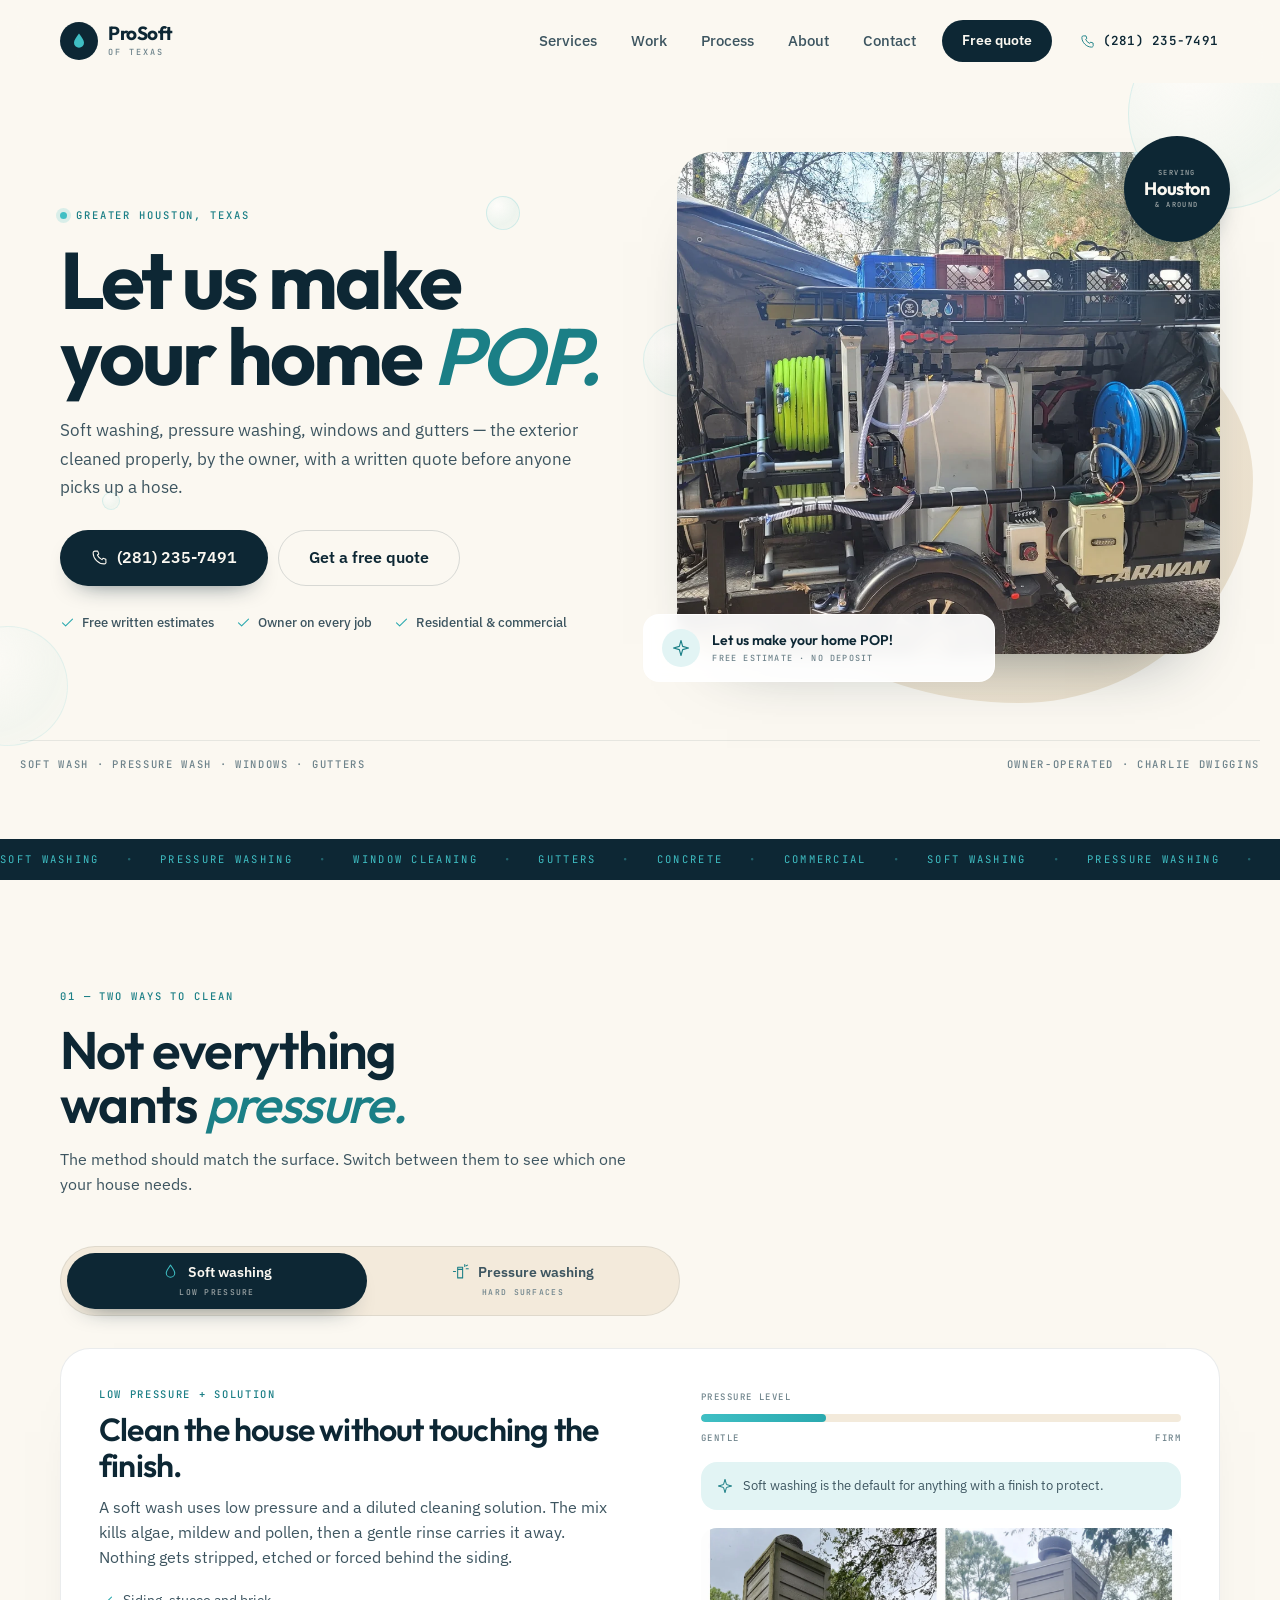
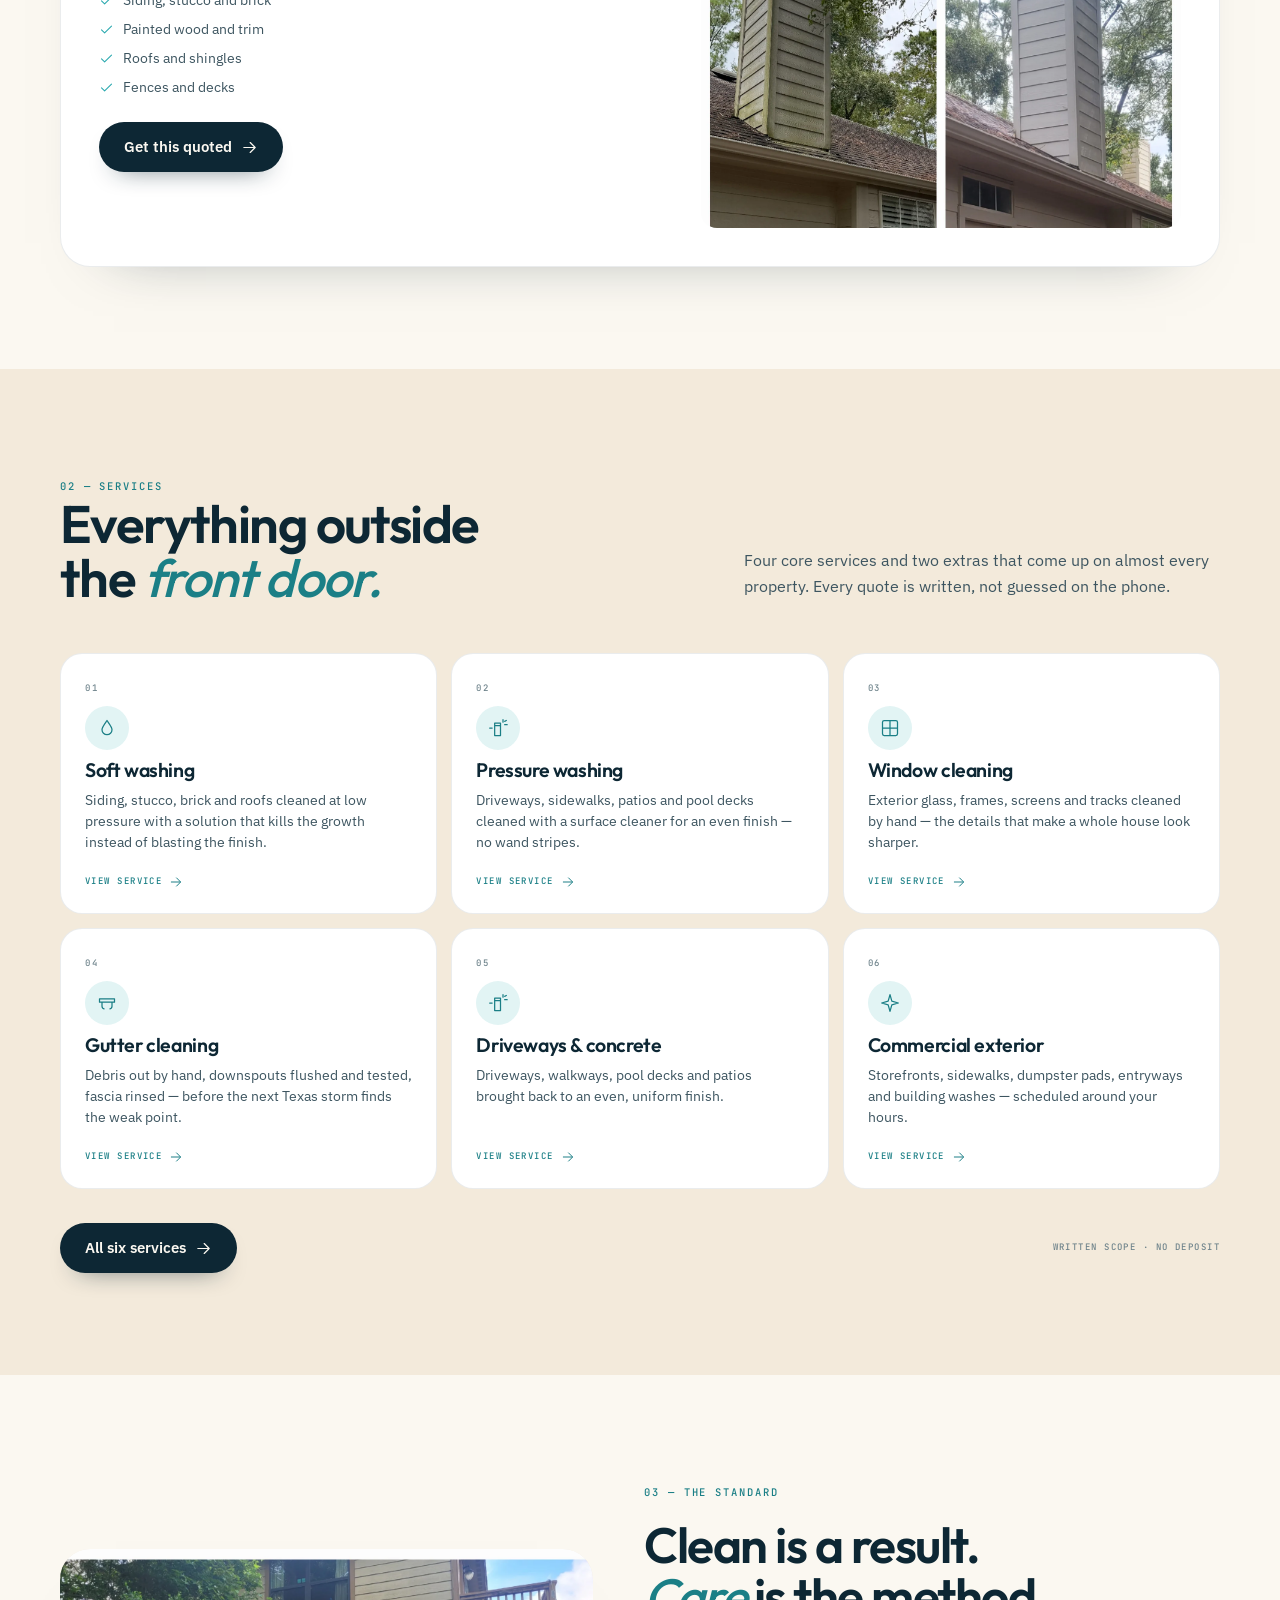
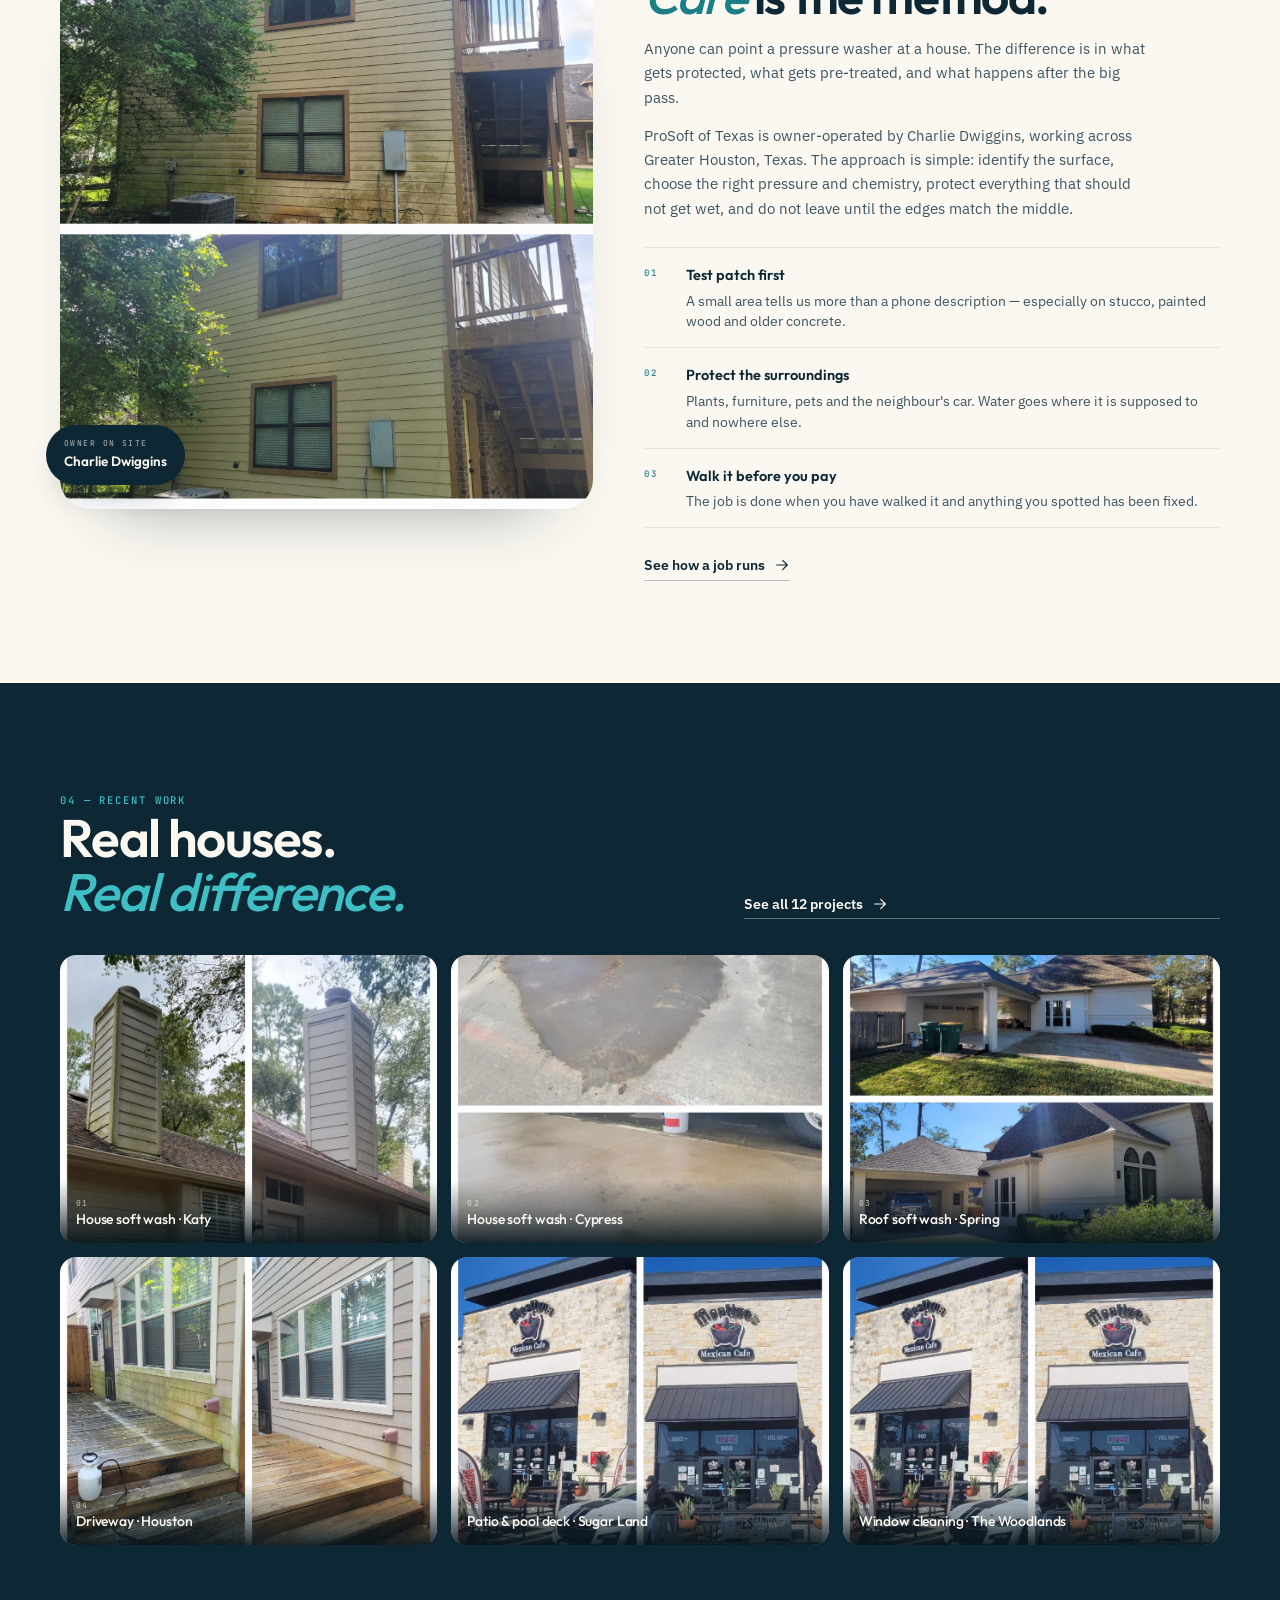
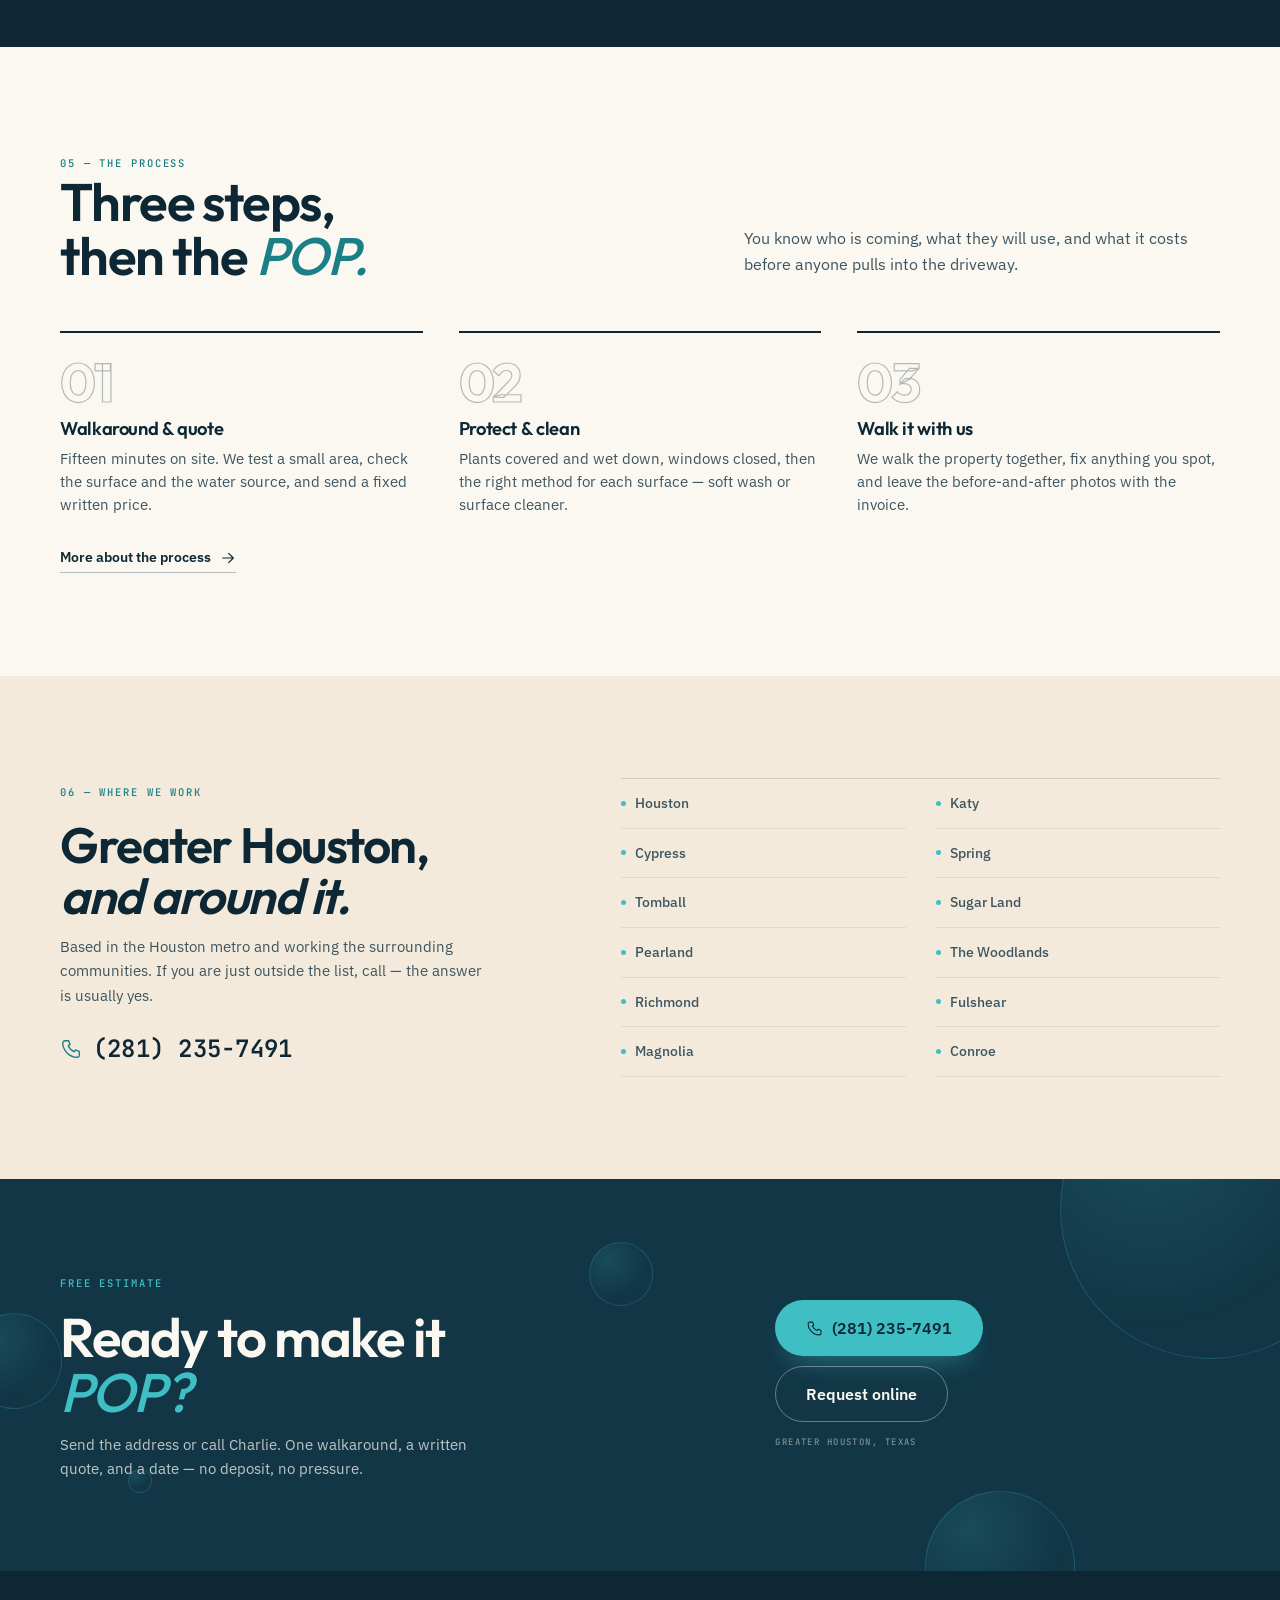
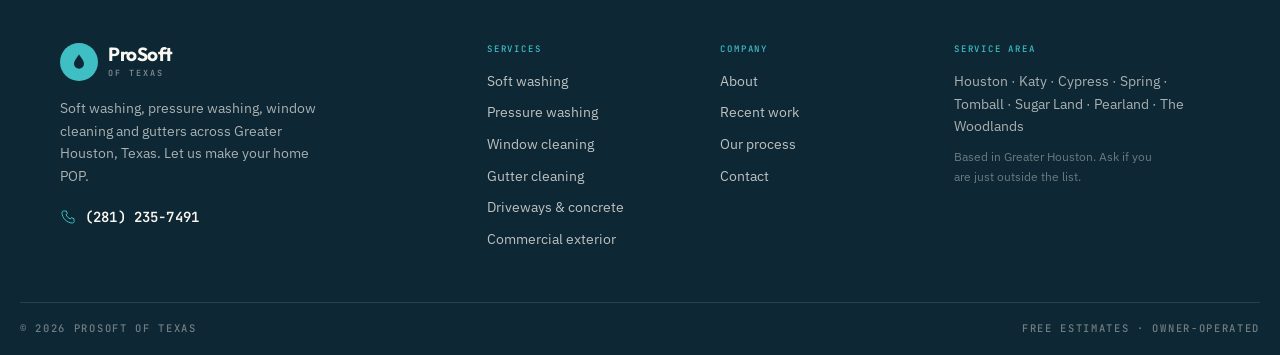
==== index.html @ 17019a8a "Initial ProSoft site build" ====
<!DOCTYPE html>
<html lang="en">
<head>
<meta charset="UTF-8">
<script>document.documentElement.classList.add('js');</script>

<meta name="viewport" content="width=device-width, initial-scale=1.0">
<title>ProSoft of Texas | Soft & Pressure Washing in Houston</title>
<meta name="description" content="Soft washing, pressure washing, window cleaning and gutters across Greater Houston. Owner-operated, free written estimates. Let us make your home POP.">
<link rel="canonical" href="https://ari-builds.github.io/prosoft-of-texas-site/">
<meta property="og:type" content="website">
<meta property="og:title" content="ProSoft of Texas | Soft &amp; Pressure Washing in Houston">
<meta property="og:description" content="Soft washing, pressure washing, window cleaning and gutters across Greater Houston. Owner-operated, free written estimates. Let us make your home POP.">
<meta property="og:url" content="https://ari-builds.github.io/prosoft-of-texas-site/">
<meta property="og:image" content="https://ari-builds.github.io/prosoft-of-texas-site/assets/opt/hero.webp">
<meta name="theme-color" content="#0D2734">
<link rel="icon" href="assets/opt/work-01.webp" type="image/webp">
<link rel="preconnect" href="https://fonts.googleapis.com">
<link rel="preconnect" href="https://fonts.gstatic.com" crossorigin>
<link href="https://fonts.googleapis.com/css2?family=Outfit:wght@400;500;600;700;800&family=IBM+Plex+Sans:wght@300;400;500;600&family=JetBrains+Mono:wght@400;500;600&display=swap" rel="stylesheet">
<link rel="stylesheet" href="styles.css">
<script type="application/ld+json">{"@context":"https://schema.org","@graph":[{"@type":"HomeAndConstructionBusiness","@id":"https://ari-builds.github.io/prosoft-of-texas-site/#business","name":"ProSoft of Texas","description":"Soft washing, pressure washing, window cleaning, gutter cleaning, concrete and commercial exterior cleaning across Greater Houston, Texas.","url":"https://ari-builds.github.io/prosoft-of-texas-site/","image":"https://ari-builds.github.io/prosoft-of-texas-site/assets/opt/hero.webp","telephone":"+1-281-235-7491","areaServed":["Houston","Katy","Cypress","Spring","Tomball","Sugar Land","Pearland","The Woodlands"],"priceRange":"$$","founder":{"@type":"Person","name":"Charlie Dwiggins"},"slogan":"Let Us Make Your Home POP!"},{"@type":"WebSite","@id":"https://ari-builds.github.io/prosoft-of-texas-site/#website","url":"https://ari-builds.github.io/prosoft-of-texas-site/","name":"ProSoft of Texas","publisher":{"@id":"https://ari-builds.github.io/prosoft-of-texas-site/#business"}}]}</script>
</head>
<body>
<svg width="0" height="0" style="position:absolute" aria-hidden="true" focusable="false"><defs>
<symbol id="i-arrow" viewBox="0 0 24 24"><path d="M4 12h15M13 5l7 7-7 7" fill="none" stroke="currentColor" stroke-width="1.7" stroke-linecap="round" stroke-linejoin="round"/></symbol>
<symbol id="i-check" viewBox="0 0 24 24"><path d="M4 12.5l5 5L20 6.5" fill="none" stroke="currentColor" stroke-width="1.7" stroke-linecap="round" stroke-linejoin="round"/></symbol>
<symbol id="i-tel" viewBox="0 0 24 24"><path d="M6.5 3h3l1.5 4-2 1.5a12 12 0 006.5 6.5l1.5-2 4 1.5v3A2.5 2.5 0 0118.5 21C10.5 21 3 13.5 3 5.5A2.5 2.5 0 015.5 3z" fill="none" stroke="currentColor" stroke-width="1.5" stroke-linejoin="round"/></symbol>
<symbol id="i-pin" viewBox="0 0 24 24"><path d="M12 21s-6.5-6.2-6.5-11a6.5 6.5 0 0113 0c0 4.8-6.5 11-6.5 11z" fill="none" stroke="currentColor" stroke-width="1.5"/><circle cx="12" cy="10" r="2.2" fill="none" stroke="currentColor" stroke-width="1.5"/></symbol>
<symbol id="i-drop" viewBox="0 0 24 24"><path d="M12 3c3.5 5 6 8.2 6 11a6 6 0 11-12 0c0-2.8 2.5-6 6-11z" fill="none" stroke="currentColor" stroke-width="1.5" stroke-linejoin="round"/></symbol>
<symbol id="i-spray" viewBox="0 0 24 24"><path d="M8 9h7v12H8zM8 9V6h7v3M5 12H2M20 4l2-1M20 8h3M18 2v3" fill="none" stroke="currentColor" stroke-width="1.5" stroke-linecap="round" stroke-linejoin="round"/></symbol>
<symbol id="i-window" viewBox="0 0 24 24"><rect x="3" y="3" width="18" height="18" rx="2" fill="none" stroke="currentColor" stroke-width="1.5"/><path d="M12 3v18M3 12h18" stroke="currentColor" stroke-width="1.5"/></symbol>
<symbol id="i-gutter" viewBox="0 0 24 24"><path d="M3 7h18v4H3zM6 11v5a3 3 0 003 3M18 11v5a3 3 0 01-3 3" fill="none" stroke="currentColor" stroke-width="1.5" stroke-linejoin="round"/></symbol>
<symbol id="i-spark" viewBox="0 0 24 24"><path d="M12 2l2.2 7.8L22 12l-7.8 2.2L12 22l-2.2-7.8L2 12l7.8-2.2z" fill="none" stroke="currentColor" stroke-width="1.5" stroke-linejoin="round"/></symbol>
</defs></svg>
<a class="skip" href="#main">Skip to content</a>
<header class="hdr" id="top">
  <div class="shell hdr__in">
    <a class="logo" href="#top" aria-label="ProSoft of Texas, home">
  <span class="logo__mark" aria-hidden="true"><svg viewBox="0 0 24 24" width="20" height="20"><path d="M12 3c3.5 5 6 8.2 6 11a6 6 0 11-12 0c0-2.8 2.5-6 6-11z" fill="currentColor"/></svg></span>
  <span class="logo__txt"><strong>ProSoft</strong><span class="mono">of Texas</span></span>
</a>
    <nav class="nav" aria-label="Main">
      <a href="services/">Services</a>
      <a href="work/">Work</a>
      <a href="process/">Process</a>
      <a href="about/">About</a>
      <a href="contact/">Contact</a>
    </nav>
    <a class="hdr__cta" href="contact/">Free quote</a>
    <a class="hdr__tel" href="tel:+12812357491"><svg class="ico" aria-hidden="true"><use href="#i-tel"/></svg><span>(281) 235-7491</span></a>
    <button class="burger" aria-label="Menu" aria-expanded="false" aria-controls="mnav"><span></span><span></span><span></span></button>
  </div>
  <div class="mnav" id="mnav" hidden>
    <a href="services/">Services</a>
    <a href="work/">Work</a>
    <a href="process/">Process</a>
    <a href="about/">About</a>
    <a href="contact/">Contact</a>
    <a class="mnav__tel" href="tel:+12812357491">(281) 235-7491</a>
    <a class="btn btn--navy" href="contact/">Get a free quote</a>
  </div>
</header>
<main id="main">

<section class="hero">
  <div class="hero__bubbles" aria-hidden="true"><span></span><span></span><span></span><span></span><span></span><span></span></div>
  <div class="shell hero__grid">
    <div class="hero__copy">
      <span class="label"><span class="label__dot" aria-hidden="true"></span>Greater Houston, Texas</span>
      <h1>Let us make<br>your home <em>POP.</em></h1>
      <p class="hero__p">Soft washing, pressure washing, windows and gutters — the exterior cleaned properly, by the owner, with a written quote before anyone picks up a hose.</p>
      <div class="hero__acts">
        <a class="btn btn--navy btn--lg" href="tel:+12812357491"><svg class="ico" aria-hidden="true"><use href="#i-tel"/></svg>(281) 235-7491</a>
        <a class="btn btn--ghost btn--lg" href="contact/">Get a free quote</a>
      </div>
      <ul class="hero__ticks">
        <li><svg class="ico" aria-hidden="true"><use href="#i-check"/></svg>Free written estimates</li>
        <li><svg class="ico" aria-hidden="true"><use href="#i-check"/></svg>Owner on every job</li>
        <li><svg class="ico" aria-hidden="true"><use href="#i-check"/></svg>Residential &amp; commercial</li>
      </ul>
    </div>
    <div class="hero__media">
      <span class="hero__blob" aria-hidden="true"></span>
      <figure class="hero__fig"><img src="assets/opt/hero.webp" alt="Home exterior cleaning in Greater Houston" width="1600" height="900" fetchpriority="high" decoding="async"></figure>
      <div class="hero__card">
        <span class="hero__card-ico" aria-hidden="true"><svg class="ico"><use href="#i-spark"/></svg></span>
        <div><strong>Let us make your home POP!</strong><span class="mono">Free estimate · no deposit</span></div>
      </div>
      <span class="hero__stamp"><span class="mono">Serving</span><strong>Houston</strong><span class="mono">&amp; around</span></span>
    </div>
  </div>
  <div class="shell hero__foot">
    <span class="mono">Soft wash · Pressure wash · Windows · Gutters</span>
    <span class="mono">Owner-operated · Charlie Dwiggins</span>
  </div>
</section>

<div class="ticker" aria-hidden="true">
  <div class="ticker__track">
    <span>Soft washing</span><span class="ticker__dot">•</span><span>Pressure washing</span><span class="ticker__dot">•</span><span>Window cleaning</span><span class="ticker__dot">•</span><span>Gutters</span><span class="ticker__dot">•</span><span>Concrete</span><span class="ticker__dot">•</span><span>Commercial</span><span class="ticker__dot">•</span>
    <span>Soft washing</span><span class="ticker__dot">•</span><span>Pressure washing</span><span class="ticker__dot">•</span><span>Window cleaning</span><span class="ticker__dot">•</span><span>Gutters</span><span class="ticker__dot">•</span><span>Concrete</span><span class="ticker__dot">•</span><span>Commercial</span><span class="ticker__dot">•</span>
  </div>
</div>

<section class="sec method" id="methods">
  <div class="shell">
    <div class="sechead">
      <span class="label">01 — Two ways to clean</span>
      <h2>Not everything<br>wants <em>pressure.</em></h2>
      <p class="sechead__p">The method should match the surface. Switch between them to see which one your house needs.</p>
    </div>
    <div class="method__switch" role="tablist" aria-label="Cleaning method">
      <button class="method__btn is-on" role="tab" aria-selected="true" aria-controls="method-panel" data-method="soft"><svg class="ico" aria-hidden="true"><use href="#i-drop"/></svg><span>Soft washing</span><span class="mono">Low pressure</span></button>
      <button class="method__btn" role="tab" aria-selected="false" aria-controls="method-panel" data-method="pressure"><svg class="ico" aria-hidden="true"><use href="#i-spray"/></svg><span>Pressure washing</span><span class="mono">Hard surfaces</span></button>
    </div>
    <div class="method__panel" id="method-panel" role="tabpanel">
      <div class="method__copy">
        <span class="method__kicker mono" data-method-kicker>Low pressure + solution</span>
        <h3 data-method-h>Clean the house without touching the finish.</h3>
        <p data-method-p>A soft wash uses low pressure and a diluted cleaning solution. The mix kills algae, mildew and pollen, then a gentle rinse carries it away. Nothing gets stripped, etched or forced behind the siding.</p>
        <ul class="ticks" data-method-good><li><svg class="ico" aria-hidden="true"><use href="#i-check"/></svg>Siding, stucco and brick</li><li><svg class="ico" aria-hidden="true"><use href="#i-check"/></svg>Painted wood and trim</li><li><svg class="ico" aria-hidden="true"><use href="#i-check"/></svg>Roofs and shingles</li><li><svg class="ico" aria-hidden="true"><use href="#i-check"/></svg>Fences and decks</li></ul>
        <a class="btn btn--navy" href="contact/">Get this quoted <svg class="ico" aria-hidden="true"><use href="#i-arrow"/></svg></a>
      </div>
      <div class="method__meterbox">
        <span class="mono">Pressure level</span>
        <div class="meter"><span class="meter__fill" data-method-meter style="width:26%"></span></div>
        <div class="meter__labels mono"><span>Gentle</span><span>Firm</span></div>
        <div class="method__note">
          <svg class="ico" aria-hidden="true"><use href="#i-spark"/></svg>
          <p data-method-note>Soft washing is the default for anything with a finish to protect.</p>
        </div>
        <figure class="method__fig"><img src="assets/opt/work-01.webp" alt="Soft washing a home exterior" width="1600" height="1600" loading="lazy" decoding="async"></figure>
      </div>
    </div>
  </div>
</section>

<section class="sec sec--sand svcs">
  <div class="shell">
    <div class="sechead sechead--split">
      <div><span class="label">02 — Services</span><h2>Everything outside<br>the <em>front door.</em></h2></div>
      <p class="sechead__p">Four core services and two extras that come up on almost every property. Every quote is written, not guessed on the phone.</p>
    </div>
    <div class="svcgrid">
      <a class="svc" href="services/#soft-washing">
        <span class="svc__n mono">01</span>
        <span class="svc__ico" aria-hidden="true"><svg class="ico"><use href="#i-drop"/></svg></span>
        <h3>Soft washing</h3>
        <p>Siding, stucco, brick and roofs cleaned at low pressure with a solution that kills the growth instead of blasting the finish.</p>
        <span class="svc__more mono">View service <svg class="ico" aria-hidden="true"><use href="#i-arrow"/></svg></span>
        <span class="svc__peek"><img src="assets/opt/work-01-880.webp" alt="" loading="lazy" decoding="async"></span>
      </a>
      <a class="svc" href="services/#pressure-washing">
        <span class="svc__n mono">02</span>
        <span class="svc__ico" aria-hidden="true"><svg class="ico"><use href="#i-spray"/></svg></span>
        <h3>Pressure washing</h3>
        <p>Driveways, sidewalks, patios and pool decks cleaned with a surface cleaner for an even finish — no wand stripes.</p>
        <span class="svc__more mono">View service <svg class="ico" aria-hidden="true"><use href="#i-arrow"/></svg></span>
        <span class="svc__peek"><img src="assets/opt/work-04-880.webp" alt="" loading="lazy" decoding="async"></span>
      </a>
      <a class="svc" href="services/#window-cleaning">
        <span class="svc__n mono">03</span>
        <span class="svc__ico" aria-hidden="true"><svg class="ico"><use href="#i-window"/></svg></span>
        <h3>Window cleaning</h3>
        <p>Exterior glass, frames, screens and tracks cleaned by hand — the details that make a whole house look sharper.</p>
        <span class="svc__more mono">View service <svg class="ico" aria-hidden="true"><use href="#i-arrow"/></svg></span>
        <span class="svc__peek"><img src="assets/opt/work-06-880.webp" alt="" loading="lazy" decoding="async"></span>
      </a>
      <a class="svc" href="services/#gutter-cleaning">
        <span class="svc__n mono">04</span>
        <span class="svc__ico" aria-hidden="true"><svg class="ico"><use href="#i-gutter"/></svg></span>
        <h3>Gutter cleaning</h3>
        <p>Debris out by hand, downspouts flushed and tested, fascia rinsed — before the next Texas storm finds the weak point.</p>
        <span class="svc__more mono">View service <svg class="ico" aria-hidden="true"><use href="#i-arrow"/></svg></span>
        <span class="svc__peek"><img src="assets/opt/work-08-880.webp" alt="" loading="lazy" decoding="async"></span>
      </a>
      <a class="svc" href="services/#concrete-and-driveways">
        <span class="svc__n mono">05</span>
        <span class="svc__ico" aria-hidden="true"><svg class="ico"><use href="#i-spray"/></svg></span>
        <h3>Driveways & concrete</h3>
        <p>Driveways, walkways, pool decks and patios brought back to an even, uniform finish.</p>
        <span class="svc__more mono">View service <svg class="ico" aria-hidden="true"><use href="#i-arrow"/></svg></span>
        <span class="svc__peek"><img src="assets/opt/work-09-880.webp" alt="" loading="lazy" decoding="async"></span>
      </a>
      <a class="svc" href="services/#commercial-exterior">
        <span class="svc__n mono">06</span>
        <span class="svc__ico" aria-hidden="true"><svg class="ico"><use href="#i-spark"/></svg></span>
        <h3>Commercial exterior</h3>
        <p>Storefronts, sidewalks, dumpster pads, entryways and building washes — scheduled around your hours.</p>
        <span class="svc__more mono">View service <svg class="ico" aria-hidden="true"><use href="#i-arrow"/></svg></span>
        <span class="svc__peek"><img src="assets/opt/work-07-880.webp" alt="" loading="lazy" decoding="async"></span>
      </a>
    </div>
    <div class="svcs__foot">
      <a class="btn btn--navy" href="services/">All six services <svg class="ico" aria-hidden="true"><use href="#i-arrow"/></svg></a>
      <span class="mono">Written scope · no deposit</span>
    </div>
  </div>
</section>

<section class="sec why">
  <div class="shell why__grid">
    <div class="why__media">
      <figure class="why__fig"><img src="assets/opt/about.webp" alt="ProSoft of Texas at work" width="1600" height="1600" loading="lazy" decoding="async"></figure>
      <div class="why__chip"><span class="mono">Owner on site</span><strong>Charlie Dwiggins</strong></div>
    </div>
    <div class="why__copy">
      <span class="label">03 — The standard</span>
      <h2>Clean is a result.<br><em>Care</em> is the method.</h2>
      <p class="lead">Anyone can point a pressure washer at a house. The difference is in what gets protected, what gets pre-treated, and what happens after the big pass.</p>
      <p>ProSoft of Texas is owner-operated by Charlie Dwiggins, working across Greater Houston, Texas. The approach is simple: identify the surface, choose the right pressure and chemistry, protect everything that should not get wet, and do not leave until the edges match the middle.</p>
      <div class="why__rows">
        <div><span class="mono">01</span><strong>Test patch first</strong><p>A small area tells us more than a phone description — especially on stucco, painted wood and older concrete.</p></div>
        <div><span class="mono">02</span><strong>Protect the surroundings</strong><p>Plants, furniture, pets and the neighbour's car. Water goes where it is supposed to and nowhere else.</p></div>
        <div><span class="mono">03</span><strong>Walk it before you pay</strong><p>The job is done when you have walked it and anything you spotted has been fixed.</p></div>
      </div>
      <a class="link" href="process/">See how a job runs <svg class="ico" aria-hidden="true"><use href="#i-arrow"/></svg></a>
    </div>
  </div>
</section>

<section class="sec sec--navy work">
  <div class="shell">
    <div class="sechead sechead--split">
      <div><span class="label label--light">04 — Recent work</span><h2>Real houses.<br><em>Real difference.</em></h2></div>
      <a class="link link--light" href="work/">See all 12 projects <svg class="ico" aria-hidden="true"><use href="#i-arrow"/></svg></a>
    </div>
    <div class="gal">
      <a class="gal__item" href="work/" aria-label="House soft wash in Katy">
        <img src="assets/opt/work-01-880.webp" alt="House soft wash in Katy" width="1600" height="1600" loading="lazy" decoding="async">
        <span class="gal__cap"><span class="mono">01</span><span>House soft wash · Katy</span></span>
      </a>
      <a class="gal__item" href="work/" aria-label="House soft wash in Cypress">
        <img src="assets/opt/work-02-880.webp" alt="House soft wash in Cypress" width="1600" height="1600" loading="lazy" decoding="async">
        <span class="gal__cap"><span class="mono">02</span><span>House soft wash · Cypress</span></span>
      </a>
      <a class="gal__item" href="work/" aria-label="Roof soft wash in Spring">
        <img src="assets/opt/work-03-880.webp" alt="Roof soft wash in Spring" width="1600" height="1600" loading="lazy" decoding="async">
        <span class="gal__cap"><span class="mono">03</span><span>Roof soft wash · Spring</span></span>
      </a>
      <a class="gal__item" href="work/" aria-label="Driveway in Houston">
        <img src="assets/opt/work-04-880.webp" alt="Driveway in Houston" width="1600" height="1600" loading="lazy" decoding="async">
        <span class="gal__cap"><span class="mono">04</span><span>Driveway · Houston</span></span>
      </a>
      <a class="gal__item" href="work/" aria-label="Patio &amp; pool deck in Sugar Land">
        <img src="assets/opt/work-05-880.webp" alt="Patio &amp; pool deck in Sugar Land" width="1600" height="1600" loading="lazy" decoding="async">
        <span class="gal__cap"><span class="mono">05</span><span>Patio & pool deck · Sugar Land</span></span>
      </a>
      <a class="gal__item" href="work/" aria-label="Window cleaning in The Woodlands">
        <img src="assets/opt/work-06-880.webp" alt="Window cleaning in The Woodlands" width="1600" height="1600" loading="lazy" decoding="async">
        <span class="gal__cap"><span class="mono">06</span><span>Window cleaning · The Woodlands</span></span>
      </a>
    </div>
  </div>
</section>

<section class="sec proc">
  <div class="shell">
    <div class="sechead sechead--split">
      <div><span class="label">05 — The process</span><h2>Three steps,<br>then the <em>POP.</em></h2></div>
      <p class="sechead__p">You know who is coming, what they will use, and what it costs before anyone pulls into the driveway.</p>
    </div>
    <ol class="steps">
      <li><span class="steps__n">01</span><h3>Walkaround &amp; quote</h3><p>Fifteen minutes on site. We test a small area, check the surface and the water source, and send a fixed written price.</p></li>
      <li><span class="steps__n">02</span><h3>Protect &amp; clean</h3><p>Plants covered and wet down, windows closed, then the right method for each surface — soft wash or surface cleaner.</p></li>
      <li><span class="steps__n">03</span><h3>Walk it with us</h3><p>We walk the property together, fix anything you spot, and leave the before-and-after photos with the invoice.</p></li>
    </ol>
    <a class="link" href="process/">More about the process <svg class="ico" aria-hidden="true"><use href="#i-arrow"/></svg></a>
  </div>
</section>

<section class="sec sec--sand area">
  <div class="shell area__grid">
    <div>
      <span class="label">06 — Where we work</span>
      <h2>Greater Houston,<br><em>and around it.</em></h2>
      <p>Based in the Houston metro and working the surrounding communities. If you are just outside the list, call — the answer is usually yes.</p>
      <a class="foot__tel foot__tel--big" href="tel:+12812357491"><svg class="ico" aria-hidden="true"><use href="#i-tel"/></svg>(281) 235-7491</a>
    </div>
    <ul class="area__list">
      <li>Houston</li><li>Katy</li><li>Cypress</li><li>Spring</li><li>Tomball</li><li>Sugar Land</li><li>Pearland</li><li>The Woodlands</li><li>Richmond</li><li>Fulshear</li><li>Magnolia</li><li>Conroe</li>
    </ul>
  </div>
</section>

<section class="band">
  <div class="bubbles" aria-hidden="true"><span></span><span></span><span></span><span></span><span></span></div>
  <div class="shell band__in">
    <div>
      <span class="label label--light">Free estimate</span>
      <h2>Ready to make it<br><em>POP?</em></h2>
      <p>Send the address or call Charlie. One walkaround, a written quote, and a date — no deposit, no pressure.</p>
    </div>
    <div class="band__acts">
      <a class="btn btn--aqua btn--lg" href="tel:+12812357491"><svg class="ico" aria-hidden="true"><use href="#i-tel"/></svg>(281) 235-7491</a>
      <a class="btn btn--outline-light btn--lg" href="contact/">Request online</a>
      <span class="mono band__note">Greater Houston, Texas</span>
    </div>
  </div>
</section>

</main>
<footer class="foot">
  <div class="shell foot__top">
    <div class="foot__brand">
      <a class="logo" href="#top" aria-label="ProSoft of Texas, home">
  <span class="logo__mark" aria-hidden="true"><svg viewBox="0 0 24 24" width="20" height="20"><path d="M12 3c3.5 5 6 8.2 6 11a6 6 0 11-12 0c0-2.8 2.5-6 6-11z" fill="currentColor"/></svg></span>
  <span class="logo__txt"><strong>ProSoft</strong><span class="mono">of Texas</span></span>
</a>
      <p>Soft washing, pressure washing, window cleaning and gutters across Greater Houston, Texas. Let us make your home POP.</p>
      <a class="foot__tel" href="tel:+12812357491"><svg class="ico" aria-hidden="true"><use href="#i-tel"/></svg>(281) 235-7491</a>
    </div>
    <div class="foot__col">
      <h4 class="mono">Services</h4>
      <a href="services/#soft-washing">Soft washing</a>
      <a href="services/#pressure-washing">Pressure washing</a>
      <a href="services/#window-cleaning">Window cleaning</a>
      <a href="services/#gutter-cleaning">Gutter cleaning</a>
      <a href="services/#concrete-and-driveways">Driveways & concrete</a>
      <a href="services/#commercial-exterior">Commercial exterior</a>
    </div>
    <div class="foot__col">
      <h4 class="mono">Company</h4>
      <a href="about/">About</a>
      <a href="work/">Recent work</a>
      <a href="process/">Our process</a>
      <a href="contact/">Contact</a>
    </div>
    <div class="foot__col">
      <h4 class="mono">Service area</h4>
      <p class="foot__area">Houston · Katy · Cypress · Spring · Tomball · Sugar Land · Pearland · The Woodlands</p>
      <p class="foot__fine">Based in Greater Houston. Ask if you are just outside the list.</p>
    </div>
  </div>
  <div class="shell foot__bottom">
    <span class="mono">© <span data-year>2026</span> ProSoft of Texas</span>
    <span class="mono">Free estimates · Owner-operated</span>
  </div>
</footer>
<script src="script.js" defer></script>
</body>
</html>
---- styles.css ----
/* ==========================================================================
   ProSoft of Texas — "Clean Current"
   Outfit / IBM Plex Sans / JetBrains Mono
   ========================================================================== */

:root{
  --navy:#0D2734;
  --navy-2:#123646;
  --navy-3:#1A4557;
  --aqua:#3FBFC4;
  --aqua-2:#2AA9AF;
  --aqua-deep:#1B7F86;
  --aqua-soft:#E2F4F4;
  --sand:#F3EADB;
  --sand-2:#EADFCB;
  --cream:#FBF8F1;
  --white:#FFFFFF;

  --ink:#0D2734;
  --ink-2:#3D5560;
  --ink-3:#6E838B;

  --line:rgba(13,39,52,.15);
  --line-soft:rgba(13,39,52,.085);
  --line-lt:rgba(251,248,241,.18);

  --f-display:'Outfit',system-ui,-apple-system,'Segoe UI',sans-serif;
  --f-body:'IBM Plex Sans',system-ui,-apple-system,'Segoe UI',sans-serif;
  --f-mono:'JetBrains Mono',ui-monospace,SFMono-Regular,Menlo,monospace;

  --shell:1240px;
  --pad:20px;
  --sec:clamp(64px,8vw,112px);
  --r-sm:10px;
  --r-md:16px;
  --r-lg:22px;
  --r-xl:30px;
  --ease:cubic-bezier(.22,1,.36,1);
}

*,*::before,*::after{box-sizing:border-box}
html{-webkit-text-size-adjust:100%}
body{
  margin:0;
  font-family:var(--f-body);
  font-size:16px;
  line-height:1.62;
  color:var(--ink);
  background:var(--cream);
  -webkit-font-smoothing:antialiased;
  text-rendering:optimizeLegibility;
  overflow-x:hidden;
}
img{max-width:100%;height:auto;display:block}
a{color:inherit;text-decoration:none}
button{font:inherit;color:inherit;cursor:pointer;border:0;background:none}
ul,ol{margin:0;padding:0;list-style:none}
h1,h2,h3,h4{margin:0;font-family:var(--f-display);font-weight:600;line-height:1.06;letter-spacing:-.02em}
p{margin:0}
:focus-visible{outline:2px solid var(--aqua-2);outline-offset:3px}
::selection{background:var(--aqua);color:var(--navy)}

.shell{width:100%;max-width:var(--shell);margin:0 auto;padding:0 var(--pad)}
@media(min-width:760px){:root{--pad:32px}}
@media(min-width:1200px){:root{--pad:40px}}

.mono{
  font-family:var(--f-mono);
  font-size:10.5px;
  line-height:1.5;
  letter-spacing:.16em;
  text-transform:uppercase;
  font-weight:500;
}
.skip{
  position:absolute;left:14px;top:-80px;z-index:400;
  background:var(--navy);color:var(--cream);
  padding:12px 20px;border-radius:999px;font-weight:600;font-size:14px;
}
.skip:focus{top:14px}

/* ---------- buttons ---------- */
.btn{
  display:inline-flex;align-items:center;justify-content:center;gap:9px;
  min-height:50px;padding:0 24px;border-radius:999px;
  font-family:var(--f-body);font-weight:600;font-size:14.5px;line-height:1;
  border:1px solid transparent;position:relative;
  transition:transform .35s var(--ease),background .25s,border-color .25s,color .25s,box-shadow .35s var(--ease);
}
.btn .ico{width:17px;height:17px;flex:none;transition:transform .35s var(--ease)}
.btn:hover{transform:translateY(-2px)}
.btn:hover .ico{transform:translateX(3px)}
.btn--lg{min-height:56px;padding:0 30px;font-size:15.5px}
.btn--navy{background:var(--navy);color:var(--cream);box-shadow:0 12px 26px -18px rgba(13,39,52,.9)}
.btn--navy:hover{background:var(--navy-3);box-shadow:0 18px 32px -18px rgba(13,39,52,.85)}
.btn--aqua{background:var(--aqua);color:var(--navy);box-shadow:0 14px 30px -16px rgba(63,191,196,.7)}
.btn--aqua:hover{background:#5ED0D4}
.btn--ghost{background:transparent;border-color:var(--line);color:var(--navy)}
.btn--ghost:hover{background:var(--sand);border-color:transparent}
.btn--outline-light{background:transparent;border-color:rgba(251,248,241,.36);color:var(--cream)}
.btn--outline-light:hover{background:var(--cream);color:var(--navy);border-color:var(--cream)}
.ico{width:18px;height:18px;display:inline-block;vertical-align:middle}

.link{
  display:inline-flex;align-items:center;gap:9px;
  font-weight:600;font-size:14px;color:var(--navy);
  border-bottom:1px solid rgba(13,39,52,.28);
  padding-bottom:3px;transition:color .2s,border-color .2s,gap .3s var(--ease);
}
.link:hover{color:var(--aqua-deep);border-color:var(--aqua-deep);gap:14px}
.link .ico{width:16px;height:16px}
.link--light{color:var(--cream);border-color:rgba(251,248,241,.35)}
.link--light:hover{color:var(--aqua);border-color:var(--aqua)}

/* ---------- label ---------- */
.label{
  display:inline-flex;align-items:center;gap:9px;
  font-family:var(--f-mono);font-size:10.5px;font-weight:500;
  letter-spacing:.18em;text-transform:uppercase;color:var(--aqua-deep);
  margin-bottom:18px;
}
.label__dot{width:7px;height:7px;border-radius:50%;background:var(--aqua);box-shadow:0 0 0 4px rgba(63,191,196,.18);flex:none}
.label--light{color:var(--aqua)}

/* ---------- header ---------- */
.hdr{
  position:sticky;top:0;z-index:120;
  background:rgba(251,248,241,.86);
  backdrop-filter:blur(14px);-webkit-backdrop-filter:blur(14px);
  border-bottom:1px solid transparent;
  transition:border-color .3s,background .3s,box-shadow .3s;
}
.hdr.is-stuck{border-bottom-color:var(--line-soft);box-shadow:0 12px 30px -28px rgba(13,39,52,.7)}
.hdr__in{display:flex;align-items:center;gap:16px;min-height:74px}
.logo{display:inline-flex;align-items:center;gap:10px;flex:none}
.logo__mark{
  width:38px;height:38px;border-radius:50%;flex:none;
  display:grid;place-items:center;
  background:var(--navy);color:var(--aqua);
}
.logo__txt{display:flex;flex-direction:column;line-height:1}
.logo__txt strong{font-family:var(--f-display);font-size:19px;font-weight:700;letter-spacing:-.02em}
.logo__txt .mono{font-size:8.5px;letter-spacing:.24em;color:var(--ink-3);margin-top:3px}
.nav{display:none;margin-left:auto;gap:28px;align-items:center}
.nav a{font-size:14.5px;font-weight:500;color:var(--ink-2);position:relative;padding:4px 0;transition:color .2s}
.nav a::after{content:"";position:absolute;left:0;right:0;bottom:0;height:1.5px;background:var(--aqua);transform:scaleX(0);transform-origin:left;transition:transform .35s var(--ease)}
.nav a:hover{color:var(--navy)}
.nav a:hover::after,.nav a[aria-current="page"]::after{transform:scaleX(1)}
.nav a[aria-current="page"]{color:var(--navy);font-weight:600}
.hdr__tel{
  display:none;align-items:center;gap:8px;
  font-family:var(--f-mono);font-size:12.5px;font-weight:600;letter-spacing:.02em;
  color:var(--navy);padding:9px 2px;
}
.hdr__tel .ico{width:15px;height:15px;color:var(--aqua-deep)}
.hdr__tel:hover{color:var(--aqua-deep)}
.hdr__cta{
  display:none;align-items:center;justify-content:center;
  min-height:42px;padding:0 20px;border-radius:999px;
  background:var(--navy);color:var(--cream);font-size:13.5px;font-weight:600;
  transition:background .2s,transform .3s var(--ease);
}
.hdr__cta:hover{background:var(--navy-3);transform:translateY(-1px)}
.burger{
  margin-left:auto;width:44px;height:44px;border-radius:50%;
  display:grid;place-content:center;gap:5px;flex:none;
  border:1px solid var(--line);background:transparent;
}
.burger span{display:block;width:18px;height:1.6px;background:var(--navy);transition:transform .3s var(--ease),opacity .2s}
.burger[aria-expanded="true"] span:nth-child(1){transform:translateY(6.6px) rotate(45deg)}
.burger[aria-expanded="true"] span:nth-child(2){opacity:0}
.burger[aria-expanded="true"] span:nth-child(3){transform:translateY(-6.6px) rotate(-45deg)}
.mnav{
  display:flex;flex-direction:column;gap:2px;
  padding:14px var(--pad) 26px;
  border-top:1px solid var(--line-soft);
  background:var(--cream);
}
.mnav[hidden]{display:none}
.mnav a{padding:13px 0;font-size:16px;font-weight:500;border-bottom:1px solid var(--line-soft)}
.mnav__tel{color:var(--aqua-deep);font-family:var(--f-mono);font-size:14px;font-weight:600;letter-spacing:.02em}
.mnav .btn{margin-top:14px}
@media(min-width:900px){
  .nav,.hdr__tel{display:flex}
  .hdr__cta{display:inline-flex}
  .burger,.mnav{display:none!important}
}
@media(min-width:1080px){.hdr__in{gap:26px;min-height:82px}.nav{gap:34px}}

/* ---------- hero ---------- */
.hero{position:relative;overflow:hidden;padding:clamp(38px,5vw,64px) 0 0;background:var(--cream)}
.hero__bubbles{position:absolute;inset:0;pointer-events:none;overflow:hidden}
.hero__bubbles span{
  position:absolute;border-radius:50%;
  border:1px solid rgba(63,191,196,.28);
  background:radial-gradient(circle at 32% 28%,rgba(255,255,255,.9),rgba(63,191,196,.10) 60%,rgba(63,191,196,.02));
  animation:float 15s ease-in-out infinite;
}
.hero__bubbles span:nth-child(1){width:190px;height:190px;top:-64px;right:-38px;opacity:.55}
.hero__bubbles span:nth-child(2){width:74px;height:74px;top:34%;right:44%;opacity:.5;animation-delay:-4s}
.hero__bubbles span:nth-child(3){width:120px;height:120px;bottom:6%;left:-52px;opacity:.4;animation-delay:-8s}
.hero__bubbles span:nth-child(4){width:34px;height:34px;top:16%;left:38%;opacity:.7;animation-delay:-2s}
.hero__bubbles span:nth-child(5){width:56px;height:56px;bottom:24%;right:8%;opacity:.35;animation-delay:-6s}
.hero__bubbles span:nth-child(6){width:18px;height:18px;top:58%;left:8%;opacity:.6;animation-delay:-11s}
@keyframes float{0%,100%{transform:translate3d(0,0,0)}50%{transform:translate3d(6px,-16px,0)}}
@media(prefers-reduced-motion:reduce){.hero__bubbles span{animation:none}}

.hero__grid{position:relative;display:grid;grid-template-columns:1fr;gap:clamp(28px,4vw,44px);align-items:center}
.hero__copy{max-width:640px;min-width:0}
.hero h1{
  font-size:clamp(2.65rem,7.4vw,5rem);
  font-weight:700;line-height:.95;letter-spacing:-.038em;
  margin:0 0 22px;
}
.hero h1 em{font-style:italic;color:var(--aqua-deep);font-weight:600}
.hero__p{max-width:52ch;font-size:clamp(1rem,1.35vw,1.12rem);color:var(--ink-2);line-height:1.65}
.hero__acts{display:flex;flex-wrap:wrap;gap:10px;margin-top:28px}
.hero__ticks{display:flex;flex-wrap:wrap;gap:10px 22px;margin-top:26px}
.hero__ticks li{display:inline-flex;align-items:center;gap:7px;font-size:13px;font-weight:500;color:var(--ink-2)}
.hero__ticks .ico{width:15px;height:15px;color:var(--aqua-2);flex:none}

.hero__media{position:relative;min-width:0;padding:0 0 26px}
.hero__blob{
  position:absolute;inset:auto -6% -4% 12%;height:78%;
  border-radius:50% 50% 46% 54%/54% 46% 54% 46%;
  background:linear-gradient(140deg,var(--sand),var(--sand-2));
  z-index:0;
}
.hero__fig{
  position:relative;z-index:1;margin:0;overflow:hidden;
  border-radius:calc(var(--r-xl) + 6px);
  background:var(--sand);
  box-shadow:0 40px 70px -50px rgba(13,39,52,.6);
}
.hero__fig img{width:100%;aspect-ratio:4/3.35;object-fit:cover;transition:transform 1.2s var(--ease)}
.hero__fig:hover img{transform:scale(1.03)}
.hero__card{
  position:relative;z-index:2;
  display:flex;align-items:center;gap:12px;
  margin:-34px 0 0 14px;
  width:calc(100% - 28px);max-width:330px;
  padding:14px 18px;border-radius:var(--r-md);
  background:rgba(255,255,255,.94);
  backdrop-filter:blur(8px);
  box-shadow:0 24px 50px -34px rgba(13,39,52,.55);
  border:1px solid rgba(255,255,255,.9);
}
.hero__card-ico{
  width:38px;height:38px;border-radius:50%;flex:none;
  display:grid;place-items:center;
  background:var(--aqua-soft);color:var(--aqua-deep);
}
.hero__card strong{display:block;font-family:var(--f-display);font-size:14px;font-weight:600;line-height:1.2}
.hero__card .mono{display:block;margin-top:3px;font-size:8.5px;color:var(--ink-3);letter-spacing:.14em}
.hero__stamp{
  position:absolute;top:18px;right:16px;z-index:2;
  width:92px;height:92px;border-radius:50%;
  display:grid;place-content:center;text-align:center;gap:1px;
  background:var(--navy);color:var(--cream);
  box-shadow:0 16px 30px -20px rgba(13,39,52,.8);
}
.hero__stamp .mono{font-size:7px;letter-spacing:.2em;color:rgba(251,248,241,.62)}
.hero__stamp strong{font-family:var(--f-display);font-size:16px;font-weight:700;letter-spacing:-.02em;line-height:1.1}

.hero__foot{
  display:flex;flex-wrap:wrap;align-items:center;justify-content:space-between;gap:8px 24px;
  margin-top:clamp(34px,4.6vw,58px);padding:16px 0;
  border-top:1px solid var(--line-soft);
  color:var(--ink-3);
}
@media(min-width:900px){
  .hero__grid{grid-template-columns:1.02fr 1fr;gap:clamp(36px,5vw,72px)}
  .hero{padding-top:clamp(48px,5.4vw,78px)}
  .hero__media{padding-bottom:0}
  .hero__fig img{aspect-ratio:4/3.9}
  .hero__stamp{width:106px;height:106px;top:-16px;right:-10px}
  .hero__stamp strong{font-size:18px}
  .hero__card{margin:-40px 0 0 -34px;max-width:352px}
}
@media(min-width:1180px){
  .hero__fig img{aspect-ratio:4/3.7}
}

/* ---------- ticker ---------- */
.ticker{
  margin-top:clamp(30px,4vw,50px);
  background:var(--navy);color:var(--aqua);
  overflow:hidden;padding:12px 0;
}
.ticker__track{display:flex;align-items:center;gap:26px;width:max-content;animation:tick 38s linear infinite}
.ticker span{font-family:var(--f-mono);font-size:10.5px;letter-spacing:.22em;text-transform:uppercase;white-space:nowrap}
.ticker__dot{color:rgba(63,191,196,.4)}
@keyframes tick{from{transform:translateX(0)}to{transform:translateX(-50%)}}
@media(prefers-reduced-motion:reduce){.ticker__track{animation:none}}

/* ---------- sections ---------- */
.sec{padding:var(--sec) 0;position:relative}
.sec--sand{background:var(--sand)}
.sec--navy{background:var(--navy);color:var(--cream)}
.sec--navy .label{color:var(--aqua)}
.sec--navy .sechead__p{color:rgba(251,248,241,.72)}

.sechead{max-width:760px;margin-bottom:clamp(30px,4vw,48px)}
.sechead h2{font-size:clamp(1.95rem,4.6vw,3.3rem);line-height:1.02;letter-spacing:-.03em}
.sechead h2 em,.phero h1 em,.band h2 em,.two h2 em,.about__lead h2 em,.why__copy h2 em,.cmp__head h2 em{
  font-style:italic;color:var(--aqua-deep);font-weight:500;
}
.sec--navy .sechead h2 em,.sec--navy .sechead h2 em,.band h2 em{color:var(--aqua)}
.sechead__p{max-width:60ch;margin-top:16px;color:var(--ink-2);font-size:clamp(.98rem,1.2vw,1.08rem)}
.sechead--split{display:grid;grid-template-columns:1fr;gap:14px 40px;max-width:none;align-items:end}
@media(min-width:820px){
  .sechead--split{grid-template-columns:1.15fr .85fr;align-items:end}
  .sechead--split .label{grid-column:1/-1;margin-bottom:0}
  .sechead--split .sechead__p{margin-top:0;padding-bottom:6px}
}
.lead{font-size:clamp(1.02rem,1.4vw,1.16rem);color:var(--ink);line-height:1.62}
.sec--navy .lead{color:rgba(251,248,241,.9)}

/* ---------- method ---------- */
.method__switch{
  display:grid;grid-template-columns:1fr 1fr;gap:6px;
  padding:6px;border-radius:999px;
  background:var(--sand);border:1px solid var(--line-soft);
  max-width:620px;margin-bottom:clamp(22px,2.6vw,32px);
}
.method__btn{
  display:flex;flex-wrap:wrap;align-items:center;justify-content:center;gap:2px 9px;
  min-height:56px;padding:9px 12px;border-radius:999px;
  color:var(--ink-2);font-weight:600;font-size:13.5px;line-height:1.2;
  transition:background .3s var(--ease),color .25s,box-shadow .3s;
}
.method__btn .ico{width:17px;height:17px;color:var(--aqua-deep);transition:color .25s}
.method__btn .mono{display:block;flex-basis:100%;text-align:center;font-size:8px;letter-spacing:.16em;color:var(--ink-3)}
.method__btn:hover{color:var(--navy)}
.method__btn.is-on{background:var(--navy);color:var(--cream);box-shadow:0 14px 26px -20px rgba(13,39,52,.9)}
.method__btn.is-on .ico{color:var(--aqua)}
.method__btn.is-on .mono{color:rgba(251,248,241,.6)}
.method__panel{
  display:grid;grid-template-columns:1fr;gap:clamp(24px,3vw,40px);
  padding:clamp(22px,3vw,38px);
  border-radius:var(--r-xl);
  background:var(--white);
  border:1px solid var(--line-soft);
  box-shadow:0 30px 60px -54px rgba(13,39,52,.55);
  transition:opacity .25s ease;
}
.method__kicker{color:var(--aqua-deep);display:block;margin-bottom:10px}
.method__copy h3{font-size:clamp(1.4rem,2.6vw,2rem);line-height:1.1;letter-spacing:-.025em;margin-bottom:12px}
.method__copy p{color:var(--ink-2);max-width:52ch;font-size:15.5px}
.ticks{display:grid;grid-template-columns:1fr;gap:8px;margin:20px 0 24px}
.ticks li{display:flex;align-items:flex-start;gap:9px;font-size:14px;color:var(--ink-2);line-height:1.5}
.ticks .ico{width:15px;height:15px;margin-top:3px;flex:none;color:var(--aqua-2)}
.ticks--two{grid-template-columns:1fr}
@media(min-width:560px){.ticks--two{grid-template-columns:1fr 1fr}}
.method__meterbox{display:flex;flex-direction:column;gap:10px;min-width:0}
.method__meterbox>.mono{color:var(--ink-3);font-size:9px}
.meter{height:8px;border-radius:99px;background:var(--sand);overflow:hidden}
.meter__fill{
  display:block;height:100%;border-radius:99px;
  background:linear-gradient(90deg,var(--aqua),var(--aqua-2));
  transition:width 1s var(--ease);
}
.meter__labels{display:flex;justify-content:space-between;color:var(--ink-3);font-size:8.5px}
.method__note{
  display:flex;align-items:flex-start;gap:10px;
  margin-top:6px;padding:14px 16px;border-radius:var(--r-md);
  background:var(--aqua-soft);
}
.method__note .ico{width:16px;height:16px;color:var(--aqua-deep);flex:none;margin-top:2px}
.method__note p{font-size:13px;color:var(--ink-2);line-height:1.55}
.method__fig{margin:8px 0 0;border-radius:var(--r-md);overflow:hidden}
.method__fig img{width:100%;aspect-ratio:16/10;object-fit:cover;transition:transform 1s var(--ease)}
.method__fig:hover img{transform:scale(1.03)}
@media(min-width:880px){
  .method__panel{grid-template-columns:1.08fr .92fr;align-items:start}
  .method__copy{padding-right:12px}
  .method__meterbox{padding-top:4px}
}

/* ---------- services grid ---------- */
.svcgrid{display:grid;grid-template-columns:1fr;gap:12px}
.svc{
  position:relative;display:flex;flex-direction:column;gap:10px;
  padding:24px 22px 22px;border-radius:var(--r-lg);
  background:var(--white);border:1px solid var(--line-soft);
  overflow:hidden;min-width:0;
  transition:transform .45s var(--ease),box-shadow .45s var(--ease),border-color .3s;
}
.svc:hover{transform:translateY(-4px);box-shadow:0 30px 50px -44px rgba(13,39,52,.6);border-color:rgba(63,191,196,.45)}
.svc__n{color:var(--ink-3);font-size:9px;letter-spacing:.2em}
.svc__ico{
  width:44px;height:44px;border-radius:50%;flex:none;
  display:grid;place-items:center;
  background:var(--aqua-soft);color:var(--aqua-deep);
  transition:background .35s,color .35s;
}
.svc__ico .ico{width:20px;height:20px}
.svc:hover .svc__ico{background:var(--navy);color:var(--aqua)}
.svc h3{font-size:1.16rem;letter-spacing:-.02em;font-weight:600}
.svc p{font-size:13.5px;line-height:1.55;color:var(--ink-2);max-width:44ch}
.svc__more{display:inline-flex;align-items:center;gap:7px;margin-top:auto;padding-top:12px;font-size:9px;color:var(--aqua-deep);letter-spacing:.16em}
.svc__more .ico{width:14px;height:14px;transition:transform .35s var(--ease)}
.svc:hover .svc__more .ico{transform:translateX(4px)}
.svc__peek{
  position:absolute;right:14px;top:14px;width:64px;height:64px;border-radius:50%;
  overflow:hidden;opacity:0;transform:scale(.86);transition:opacity .4s,transform .5s var(--ease);
  pointer-events:none;box-shadow:0 8px 18px -12px rgba(13,39,52,.5);
}
.svc__peek img{width:100%;height:100%;object-fit:cover}
.svc:hover .svc__peek{opacity:1;transform:scale(1)}
.svcs__foot{display:flex;flex-wrap:wrap;align-items:center;justify-content:space-between;gap:14px;margin-top:clamp(24px,3vw,34px)}
.svcs__foot .mono{color:var(--ink-3);font-size:9px}
@media(min-width:620px){.svcgrid{grid-template-columns:1fr 1fr}}
@media(min-width:1000px){
  .svcgrid{grid-template-columns:repeat(3,1fr);gap:14px}
  .svc{padding:28px 24px 24px}
  .svc h3{font-size:1.22rem}
}

/* ---------- why ---------- */
.why__grid{display:grid;grid-template-columns:1fr;gap:clamp(28px,4vw,56px);align-items:center}
.why__media{position:relative;min-width:0}
.why__fig{margin:0;border-radius:var(--r-xl);overflow:hidden;background:var(--sand);box-shadow:0 40px 70px -56px rgba(13,39,52,.6)}
.why__fig img{width:100%;aspect-ratio:4/3.4;object-fit:cover;transition:transform 1.2s var(--ease)}
.why__fig:hover img{transform:scale(1.03)}
.why__chip{
  position:absolute;left:16px;bottom:-18px;
  display:flex;flex-direction:column;gap:2px;
  padding:12px 18px;border-radius:999px;
  background:var(--navy);color:var(--cream);
  box-shadow:0 18px 34px -22px rgba(13,39,52,.8);
}
.why__chip .mono{font-size:8px;color:rgba(251,248,241,.6);letter-spacing:.18em}
.why__chip strong{font-family:var(--f-display);font-size:13.5px;font-weight:600}
.why__copy{min-width:0}
.why__copy h2{font-size:clamp(1.9rem,4.4vw,3.1rem);line-height:1.03;letter-spacing:-.03em;margin-bottom:16px}
.why__copy .lead{margin-bottom:14px}
.why__copy>p{color:var(--ink-2);font-size:15px;max-width:56ch}
.why__rows{display:grid;gap:0;margin:26px 0 24px;border-top:1px solid var(--line-soft)}
.why__rows>div{display:grid;grid-template-columns:30px 1fr;gap:4px 12px;padding:15px 0;border-bottom:1px solid var(--line-soft)}
.why__rows .mono{color:var(--aqua-deep);font-size:9px;padding-top:4px}
.why__rows strong{font-family:var(--f-display);font-size:14.5px;font-weight:600}
.why__rows p{grid-column:2;font-size:13.5px;color:var(--ink-2);line-height:1.55}
@media(min-width:880px){
  .why__grid{grid-template-columns:1fr 1.08fr;align-items:center}
  .why__fig img{aspect-ratio:4/4.2}
  .why__chip{left:-14px;bottom:24px}
}

/* ---------- work gallery ---------- */
.gal{display:grid;grid-template-columns:1fr 1fr;gap:10px}
.gal__item{
  position:relative;display:block;overflow:hidden;
  border-radius:var(--r-md);background:var(--sand);
  min-width:0;aspect-ratio:1/1;
}
.gal__item img{width:100%;height:100%;object-fit:cover;transition:transform 1s var(--ease),opacity .3s}
.gal__item:hover img{transform:scale(1.06)}
.gal__cap{
  position:absolute;left:0;right:0;bottom:0;
  display:flex;flex-direction:column;gap:2px;
  padding:14px 14px 12px;
  color:var(--cream);
  background:linear-gradient(to top,rgba(9,26,35,.86),rgba(9,26,35,.34) 55%,transparent);
}
.gal__cap .mono{font-size:8px;letter-spacing:.18em;color:rgba(251,248,241,.62)}
.gal__cap span:last-child{font-family:var(--f-display);font-size:13px;font-weight:500;letter-spacing:-.01em;line-height:1.25}
.gal__item--btn{width:100%;text-align:left;padding:0;border:0}
.gal--work .gal__item{aspect-ratio:4/3.1}
.gal--work .gal__item.is-hidden{display:none}
.gal__empty{grid-column:1/-1;padding:34px 0;text-align:center;color:var(--ink-3)}
.work .gal__cap{background:linear-gradient(to top,rgba(6,19,26,.9),rgba(6,19,26,.3) 60%,transparent)}
.work .sechead{margin-bottom:clamp(24px,3vw,36px)}
@media(min-width:700px){.gal{grid-template-columns:repeat(3,1fr);gap:12px}.gal__item{aspect-ratio:4/3.05}}
@media(min-width:1080px){.gal{gap:14px}.gal__cap{padding:16px 16px 14px}.gal__cap span:last-child{font-size:14px}}

/* ---------- process steps ---------- */
.steps{display:grid;grid-template-columns:1fr;gap:26px;margin-bottom:28px}
.steps li{position:relative;padding-top:22px;border-top:2px solid var(--navy);min-width:0}
.steps__n{
  font-family:var(--f-display);font-size:clamp(2.4rem,4.4vw,3.4rem);
  font-weight:700;line-height:1;letter-spacing:-.04em;
  color:transparent;-webkit-text-stroke:1.2px rgba(13,39,52,.3);
  display:block;margin-bottom:10px;
}
.steps h3{font-size:1.15rem;margin-bottom:8px}
.steps p{font-size:14.5px;color:var(--ink-2);line-height:1.6;max-width:40ch}
@media(min-width:760px){.steps{grid-template-columns:repeat(3,1fr);gap:clamp(20px,3vw,36px)}}

/* ---------- area ---------- */
.area__grid{display:grid;grid-template-columns:1fr;gap:clamp(26px,4vw,52px);align-items:start}
.area h2{font-size:clamp(1.9rem,4.4vw,3.1rem);line-height:1.03;letter-spacing:-.03em;margin-bottom:14px}
.area p{color:var(--ink-2);font-size:15px;max-width:48ch}
.foot__tel{display:inline-flex;align-items:center;gap:9px;font-family:var(--f-mono);font-weight:600;letter-spacing:.01em;color:var(--navy);font-size:14px}
.foot__tel .ico{width:16px;height:16px;color:var(--aqua-deep)}
.foot__tel:hover{color:var(--aqua-deep)}
.foot__tel--big{margin-top:22px;font-size:clamp(1.15rem,2.4vw,1.5rem);gap:11px}
.foot__tel--big .ico{width:22px;height:22px}
.area__list{
  display:grid;grid-template-columns:1fr 1fr;gap:0 18px;
  border-top:1px solid var(--line);
}
.area__list li{
  display:flex;align-items:center;gap:9px;
  padding:13px 0;border-bottom:1px solid var(--line-soft);
  font-size:14px;font-weight:500;color:var(--ink-2);
}
.area__list li::before{content:"";width:5px;height:5px;border-radius:50%;background:var(--aqua);flex:none}
@media(min-width:700px){.area__grid{grid-template-columns:.92fr 1.08fr}.area__list{grid-template-columns:1fr 1fr;gap:0 30px}}

/* ---------- band ---------- */
.band{position:relative;overflow:hidden;background:var(--navy-2);color:var(--cream);padding:clamp(52px,7vw,92px) 0}
.bubbles{position:absolute;inset:0;overflow:hidden;pointer-events:none}
.bubbles span{
  position:absolute;border-radius:50%;
  border:1px solid rgba(63,191,196,.22);
  background:radial-gradient(circle at 30% 26%,rgba(63,191,196,.16),transparent 62%);
}
.bubbles span:nth-child(1){width:300px;height:300px;right:-80px;top:-120px}
.bubbles span:nth-child(2){width:150px;height:150px;right:16%;bottom:-70px}
.bubbles span:nth-child(3){width:64px;height:64px;left:46%;top:16%}
.bubbles span:nth-child(4){width:24px;height:24px;left:10%;bottom:20%}
.bubbles span:nth-child(5){width:96px;height:96px;left:-34px;top:34%}
.band__in{position:relative;display:grid;grid-template-columns:1fr;gap:26px;align-items:center}
.band h2{font-size:clamp(2rem,4.8vw,3.4rem);line-height:1.02;letter-spacing:-.03em;margin-bottom:12px}
.band p{max-width:48ch;color:rgba(251,248,241,.74);font-size:15px}
.band__acts{display:flex;flex-wrap:wrap;align-items:center;gap:10px}
.band__note{color:rgba(251,248,241,.46);font-size:9px;width:100%}
@media(min-width:880px){
  .band__in{grid-template-columns:1.2fr .8fr;gap:48px}
  .band__acts{flex-direction:column;align-items:flex-start}
  .band__note{margin-top:4px}
}

/* ---------- footer ---------- */
.foot{background:var(--navy);color:var(--cream);padding:clamp(44px,6vw,72px) 0 0}
.foot__top{display:grid;grid-template-columns:1fr;gap:32px}
.foot__brand p{color:rgba(251,248,241,.66);font-size:14px;max-width:34ch;margin:16px 0 18px}
.foot__brand .logo__mark{background:var(--aqua);color:var(--navy)}
.foot__brand .logo__txt .mono{color:rgba(251,248,241,.5)}
.foot__brand .foot__tel{color:var(--cream)}
.foot__brand .foot__tel .ico{color:var(--aqua)}
.foot__brand .foot__tel:hover{color:var(--aqua)}
.foot__col{display:flex;flex-direction:column;gap:9px;min-width:0}
.foot__col h4{font-family:var(--f-mono);font-size:9px;letter-spacing:.2em;text-transform:uppercase;color:var(--aqua);margin-bottom:4px;font-weight:500}
.foot__col a{font-size:14px;color:rgba(251,248,241,.74);transition:color .2s;width:fit-content}
.foot__col a:hover{color:var(--cream)}
.foot__area{font-size:13.5px;color:rgba(251,248,241,.66);line-height:1.7;max-width:34ch}
.foot__fine{font-size:12px;color:rgba(251,248,241,.4);max-width:30ch}
.foot__bottom{
  display:flex;flex-wrap:wrap;align-items:center;justify-content:space-between;gap:8px 20px;
  margin-top:clamp(34px,4vw,52px);padding:18px 0;
  border-top:1px solid rgba(251,248,241,.12);
  color:rgba(251,248,241,.42);
}
@media(min-width:700px){.foot__top{grid-template-columns:1.4fr .8fr .8fr 1fr;gap:28px}}
@media(min-width:980px){.foot__top{grid-template-columns:1.6fr .8fr .8fr 1.1fr;gap:40px}}

/* ---------- page heroes ---------- */
.phero{padding:clamp(44px,6vw,78px) 0 clamp(36px,4.6vw,56px);background:var(--sand);position:relative;overflow:hidden}
.phero::after{
  content:"";position:absolute;right:-140px;top:-140px;width:420px;height:420px;border-radius:50%;
  border:1px solid rgba(63,191,196,.24);
  background:radial-gradient(circle at 34% 30%,rgba(255,255,255,.7),rgba(63,191,196,.06) 62%,transparent);
  pointer-events:none;
}
.phero h1{font-size:clamp(2.35rem,6.4vw,4.3rem);line-height:.98;letter-spacing:-.035em;margin-bottom:18px;max-width:18ch}
.phero p{max-width:56ch;color:var(--ink-2);font-size:clamp(.98rem,1.3vw,1.1rem)}
.phero__grid{display:grid;grid-template-columns:1fr;gap:clamp(24px,3.6vw,44px);align-items:center;position:relative;z-index:1}
.phero__fig{margin:0;border-radius:var(--r-xl);overflow:hidden;background:var(--sand-2);box-shadow:0 36px 60px -52px rgba(13,39,52,.6)}
.phero__fig img{width:100%;aspect-ratio:4/3;object-fit:cover}
.phero__fig--portrait img{aspect-ratio:4/4.6}
.phero__tel{
  display:inline-flex;align-items:center;gap:9px;margin-top:20px;
  font-family:var(--f-mono);font-size:14px;font-weight:600;letter-spacing:.01em;
  color:var(--navy);padding-bottom:3px;border-bottom:1px solid rgba(13,39,52,.26);
  transition:color .2s,border-color .2s;
}
.phero__tel .ico{width:16px;height:16px;color:var(--aqua-deep)}
.phero__tel:hover{color:var(--aqua-deep);border-color:var(--aqua-deep)}
.phero--work{background:var(--navy);color:var(--cream)}
.phero--work p,.phero--process p,.phero--contact p{color:rgba(251,248,241,.72)}
.phero--work .label,.phero--process .label,.phero--contact .label{color:var(--aqua)}
.phero--work h1 em,.phero--process h1 em,.phero--contact h1 em{color:var(--aqua)}
.phero--work::after,.phero--process::after,.phero--contact::after{border-color:rgba(63,191,196,.2)}
.phero--process,.phero--contact{background:var(--navy-2);color:var(--cream)}
.phero--about h1 em{color:var(--aqua-deep)}
@media(min-width:820px){
  .phero__grid{grid-template-columns:1.08fr .92fr;gap:clamp(30px,4.4vw,60px)}
  .phero__fig img{aspect-ratio:4/3.4}
  .phero--about .phero__fig--portrait img{aspect-ratio:4/4.9}
}

/* ---------- compare ---------- */
.cmp{display:grid;grid-template-columns:1fr;gap:clamp(24px,3.4vw,40px)}
.cmp__head h2{font-size:clamp(1.85rem,4.2vw,2.9rem);line-height:1.03;letter-spacing:-.03em;margin-bottom:12px}
.cmp__intro{color:var(--ink-2);font-size:15px;max-width:46ch}
.cmp__grid{display:grid;grid-template-columns:1fr;gap:12px}
.cmp__col{
  padding:24px 22px;border-radius:var(--r-lg);
  background:var(--white);border:1px solid var(--line-soft);min-width:0;
}
.cmp__col:nth-child(2){background:var(--aqua-soft);border-color:rgba(63,191,196,.4)}
.cmp__ico{
  display:grid;place-items:center;width:44px;height:44px;border-radius:50%;
  background:var(--navy);color:var(--aqua);margin-bottom:14px;
}
.cmp__ico .ico{width:20px;height:20px}
.cmp__col h3{font-size:1.2rem;margin-bottom:4px}
.cmp__col>p{color:var(--ink-3);font-size:9px;letter-spacing:.16em}
.cmp__col ul{margin-top:16px;display:grid;gap:8px}
.cmp__col li{position:relative;padding-left:18px;font-size:13.8px;color:var(--ink-2);line-height:1.5}
.cmp__col li::before{content:"";position:absolute;left:0;top:7px;width:6px;height:6px;border-radius:50%;background:var(--aqua-2)}
.cmp__note{margin-top:4px;font-size:13px;color:var(--ink-3);max-width:70ch}
@media(min-width:820px){
  .cmp{grid-template-columns:.85fr 1.15fr;align-items:start;gap:0 clamp(26px,4vw,50px)}
  .cmp__head{grid-row:span 2;position:sticky;top:100px}
  .cmp__grid{grid-template-columns:1fr 1fr;gap:14px}
  .cmp__note{grid-column:1/-1}
}

/* ---------- service sections ---------- */
.svcsec__grid{display:grid;grid-template-columns:1fr;gap:clamp(24px,3.6vw,48px);align-items:center}
.svcsec__media{position:relative;min-width:0}
.plate{margin:0;border-radius:var(--r-xl);overflow:hidden;background:var(--sand);box-shadow:0 36px 64px -54px rgba(13,39,52,.6)}
.plate img{width:100%;aspect-ratio:4/3.2;object-fit:cover;transition:transform 1.2s var(--ease)}
.plate:hover img{transform:scale(1.03)}
.svcsec__num{
  position:absolute;left:16px;top:16px;
  display:grid;place-content:center;min-width:46px;height:46px;padding:0 12px;
  border-radius:999px;background:var(--cream);color:var(--navy);
  font-family:var(--f-mono);font-size:12px;font-weight:600;letter-spacing:.08em;
  box-shadow:0 10px 22px -16px rgba(13,39,52,.6);
}
.svcsec__body{min-width:0}
.svcsec__body h2{font-size:clamp(1.55rem,3.2vw,2.3rem);line-height:1.08;letter-spacing:-.025em;margin-bottom:14px;max-width:22ch}
.svcsec__body>p{color:var(--ink-2);font-size:15px;line-height:1.68;margin-bottom:12px;max-width:58ch}
.svcsec__foot{display:flex;flex-wrap:wrap;align-items:center;gap:12px 20px;margin-top:22px}
.svcsec__foot .mono{color:var(--ink-3);font-size:9px;max-width:24ch;line-height:1.6}
@media(min-width:820px){
  .svcsec__grid{grid-template-columns:.92fr 1.08fr;gap:clamp(32px,4.4vw,64px)}
  .svcsec:nth-child(even) .svcsec__media{order:2}
  .svcsec:nth-child(even) .svcsec__body{order:1}
  .plate img{aspect-ratio:4/4}
}

/* ---------- filters + work ---------- */
.filters{display:flex;flex-wrap:wrap;gap:7px;margin-bottom:clamp(20px,2.6vw,30px)}
.filters__btn{
  display:inline-flex;align-items:center;gap:7px;
  min-height:40px;padding:0 16px;border-radius:999px;
  border:1px solid var(--line);background:transparent;
  font-size:13px;font-weight:500;color:var(--ink-2);
  transition:background .25s,color .25s,border-color .25s;
}
.filters__btn .mono{font-size:9px;color:var(--ink-3);letter-spacing:.08em}
.filters__btn:hover{border-color:var(--navy);color:var(--navy)}
.filters__btn.is-on{background:var(--navy);border-color:var(--navy);color:var(--cream)}
.filters__btn.is-on .mono{color:rgba(251,248,241,.55)}

/* ---------- lightbox ---------- */
.lightbox{
  position:fixed;inset:0;z-index:300;
  display:grid;grid-template-columns:56px 1fr 56px;align-items:center;
  gap:0;padding:16px;
  background:rgba(7,22,29,.94);
  backdrop-filter:blur(6px);
}
.lightbox[hidden]{display:none}
.lb__img{
  grid-column:2;max-width:100%;max-height:86vh;width:auto;margin:0 auto;
  border-radius:var(--r-md);object-fit:contain;
  box-shadow:0 40px 80px -40px rgba(0,0,0,.8);
}
.lb__close{
  position:absolute;top:14px;right:14px;
  width:46px;height:46px;border-radius:50%;
  display:grid;place-items:center;
  background:rgba(251,248,241,.1);color:var(--cream);
  font-size:26px;line-height:1;
  border:1px solid rgba(251,248,241,.24);z-index:2;
}
.lb__close:hover{background:rgba(251,248,241,.2)}
.lb__nav{
  display:grid;place-items:center;width:46px;height:46px;border-radius:50%;
  background:rgba(251,248,241,.08);color:var(--cream);
  border:1px solid rgba(251,248,241,.2);font-size:26px;line-height:1;
  justify-self:center;
}
.lb__nav:hover{background:rgba(251,248,241,.18)}
.lb__prev{grid-column:1}
.lb__next{grid-column:3}
.lb__cap{
  position:absolute;left:0;right:0;bottom:16px;text-align:center;
  color:rgba(251,248,241,.72);font-size:9.5px;letter-spacing:.16em;
}
@media(max-width:560px){
  .lightbox{grid-template-columns:1fr;grid-template-rows:1fr auto}
  .lb__img{grid-column:1;grid-row:1;max-height:74vh}
  .lb__prev{grid-column:1;grid-row:2;justify-self:start}
  .lb__next{grid-column:1;grid-row:2;justify-self:end}
  .lb__cap{bottom:74px}
}

/* ---------- big steps ---------- */
.bigsteps{display:grid;gap:0;border-top:1px solid var(--line)}
.bigsteps li{
  display:grid;grid-template-columns:38px 1fr;gap:0 16px;
  padding:clamp(22px,3vw,34px) 0;border-bottom:1px solid var(--line);
}
.bigsteps .mono{color:var(--aqua-deep);font-size:11px;padding-top:4px}
.bigsteps h2{font-size:clamp(1.25rem,2.4vw,1.7rem);line-height:1.15;letter-spacing:-.02em;margin-bottom:8px}
.bigsteps p{color:var(--ink-2);font-size:14.5px;line-height:1.65;max-width:62ch}
@media(min-width:760px){.bigsteps li{grid-template-columns:60px 1fr;gap:0 28px}}

/* ---------- two column ---------- */
.two{display:grid;grid-template-columns:1fr;gap:clamp(24px,3.6vw,52px);align-items:center}
.two h2{font-size:clamp(1.8rem,4vw,2.8rem);line-height:1.04;letter-spacing:-.03em;margin-bottom:14px}
.two p{color:var(--ink-2);font-size:15px;line-height:1.68;margin-bottom:12px;max-width:56ch}
.two .btn{margin-top:10px}
.frame{margin:0;position:relative;border-radius:var(--r-xl);overflow:hidden;background:var(--sand);box-shadow:0 36px 64px -56px rgba(13,39,52,.55)}
.frame img{width:100%;aspect-ratio:4/3.2;object-fit:cover}
.frame figcaption{
  position:absolute;left:0;right:0;bottom:0;
  padding:12px 16px;color:var(--cream);
  background:linear-gradient(to top,rgba(9,26,35,.82),transparent);
  font-size:8.5px;letter-spacing:.16em;
}
@media(min-width:820px){
  .two{grid-template-columns:1fr 1fr}
  .two--rev .frame{order:2}
  .two--rev>div{order:1}
  .frame img{aspect-ratio:4/3.6}
}

/* ---------- faq mini ---------- */
.faqmini h2{font-size:clamp(1.8rem,4vw,2.8rem);line-height:1.04;letter-spacing:-.03em;margin-bottom:clamp(22px,3vw,32px)}
.faqmini__grid{display:grid;grid-template-columns:1fr;gap:0 40px;border-top:1px solid var(--line);margin-bottom:26px}
.faqmini__grid>div{padding:18px 0;border-bottom:1px solid var(--line-soft);min-width:0}
.faqmini__grid h3{font-size:1.02rem;margin-bottom:6px;font-weight:600}
.faqmini__grid p{font-size:13.8px;color:var(--ink-2);line-height:1.6;max-width:52ch}
@media(min-width:700px){.faqmini__grid{grid-template-columns:1fr 1fr}}

/* ---------- about ---------- */
.about__grid{display:grid;grid-template-columns:1fr;gap:clamp(26px,4vw,52px);align-items:start}
.about__lead h2{font-size:clamp(1.8rem,4vw,2.9rem);line-height:1.04;letter-spacing:-.03em;margin-bottom:16px;max-width:22ch}
.about__lead p{color:var(--ink-2);font-size:15px;line-height:1.68;margin-bottom:12px;max-width:58ch}
.about__lead .lead{color:var(--ink);font-size:clamp(1rem,1.4vw,1.14rem)}
.about__fig{position:relative}
.about__fig figcaption{
  position:absolute;left:0;right:0;bottom:0;
  padding:12px 16px;color:var(--cream);
  background:linear-gradient(to top,rgba(9,26,35,.82),transparent);
  font-size:8.5px;letter-spacing:.16em;
}
@media(min-width:860px){
  .about__grid{grid-template-columns:1.08fr .92fr;align-items:center}
  .about__fig{position:sticky;top:110px}
  .about__fig img{aspect-ratio:4/4.6}
}

.rules{display:grid;grid-template-columns:1fr;gap:12px}
.rules li{
  padding:24px 22px;border-radius:var(--r-lg);
  background:var(--white);border:1px solid var(--line-soft);min-width:0;
  transition:transform .4s var(--ease),box-shadow .4s var(--ease);
}
.rules li:hover{transform:translateY(-3px);box-shadow:0 26px 44px -42px rgba(13,39,52,.6)}
.rules .mono{color:var(--aqua-deep);font-size:9px}
.rules h3{font-size:1.1rem;margin:10px 0 7px}
.rules p{font-size:13.6px;color:var(--ink-2);line-height:1.6}
@media(min-width:620px){.rules{grid-template-columns:1fr 1fr;gap:14px}}

/* ---------- contact ---------- */
.contact__grid{display:grid;grid-template-columns:1fr;gap:clamp(24px,3.6vw,44px);align-items:start}
.form{display:grid;gap:14px;padding:clamp(22px,3vw,34px);border-radius:var(--r-xl);background:var(--white);border:1px solid var(--line-soft);box-shadow:0 30px 60px -56px rgba(13,39,52,.55)}
.form__row{display:grid;grid-template-columns:1fr;gap:14px}
.form label{display:flex;flex-direction:column;gap:6px;font-size:12px;font-weight:600;letter-spacing:.02em;color:var(--ink-2)}
.form input,.form select,.form textarea{
  width:100%;font-family:var(--f-body);font-size:15px;color:var(--ink);
  background:var(--cream);border:1px solid var(--line);border-radius:var(--r-sm);
  padding:13px 14px;min-height:48px;
  transition:border-color .2s,background .2s,box-shadow .2s;
}
.form textarea{resize:vertical;min-height:120px;line-height:1.55}
.form input:focus,.form select:focus,.form textarea:focus{
  outline:none;border-color:var(--aqua-2);background:var(--white);
  box-shadow:0 0 0 3px rgba(63,191,196,.18);
}
.form input::placeholder,.form textarea::placeholder{color:var(--ink-3);opacity:.75}
.form .btn{justify-self:start;margin-top:4px}
.form__fine{color:var(--ink-3);font-size:8.5px;letter-spacing:.14em}
@media(min-width:560px){.form__row{grid-template-columns:1fr 1fr}}

.contact__aside{display:grid;gap:12px;min-width:0}
.cbox{padding:22px;border-radius:var(--r-lg);background:var(--sand);border:1px solid var(--line-soft)}
.cbox h3{font-size:1.04rem;margin-bottom:7px}
.cbox p{font-size:13.6px;color:var(--ink-2);line-height:1.6}
.cbox--aqua{background:var(--aqua);border-color:transparent;color:var(--navy);display:flex;flex-direction:column;gap:4px;transition:transform .35s var(--ease),box-shadow .35s var(--ease)}
.cbox--aqua:hover{transform:translateY(-2px);box-shadow:0 22px 40px -30px rgba(63,191,196,.9)}
.cbox--aqua .mono{font-size:8.5px;color:rgba(13,39,52,.62);letter-spacing:.16em}
.cbox--aqua strong{font-family:var(--f-display);font-size:clamp(1.35rem,2.6vw,1.7rem);font-weight:700;letter-spacing:-.02em;line-height:1.1}
.cbox--aqua span:last-child{font-size:13px;color:rgba(13,39,52,.72)}
.cbox--navy{background:var(--navy);border-color:transparent;color:var(--cream)}
.cbox--navy p{color:rgba(251,248,241,.72)}
.cbox--navy .mono{display:block;margin-top:12px;color:var(--aqua);font-size:8.5px}
@media(min-width:860px){
  .contact__grid{grid-template-columns:1.15fr .85fr;gap:clamp(28px,4vw,56px)}
  .contact__aside{position:sticky;top:110px}
}

/* ---------- thanks ---------- */
.thanks{padding:clamp(64px,9vw,120px) 0;background:var(--sand);position:relative;overflow:hidden}
.thanks::after{
  content:"";position:absolute;right:-120px;bottom:-160px;width:400px;height:400px;border-radius:50%;
  border:1px solid rgba(63,191,196,.24);
  background:radial-gradient(circle at 32% 28%,rgba(255,255,255,.7),rgba(63,191,196,.06) 60%,transparent);
  pointer-events:none;
}
.thanks__in{position:relative;z-index:1;max-width:640px}
.thanks h1{font-size:clamp(2.2rem,5.6vw,3.8rem);line-height:1;letter-spacing:-.035em;margin-bottom:16px}
.thanks h1 em{font-style:italic;color:var(--aqua-deep);font-weight:500}
.thanks p{color:var(--ink-2);max-width:50ch;font-size:clamp(.98rem,1.3vw,1.08rem)}
.thanks__acts{display:flex;flex-wrap:wrap;gap:10px;margin-top:26px}

/* ---------- reveal ---------- */
.js .rv{opacity:0;transform:translateY(18px);transition:opacity .8s var(--ease),transform .8s var(--ease)}
.js .rv.on{opacity:1;transform:none}
@media(prefers-reduced-motion:reduce){
  .js .rv{opacity:1;transform:none;transition:none}
  .hero__fig img,.svc,.svc__peek,.btn,.link{transition:none}
}

/* ---------- misc ---------- */
[id]{scroll-margin-top:92px}
.hdr__tel span{white-space:nowrap}
@media(max-width:380px){
  .hero h1{font-size:2.35rem}
  .method__btn{font-size:12.5px;padding:8px 8px}
}
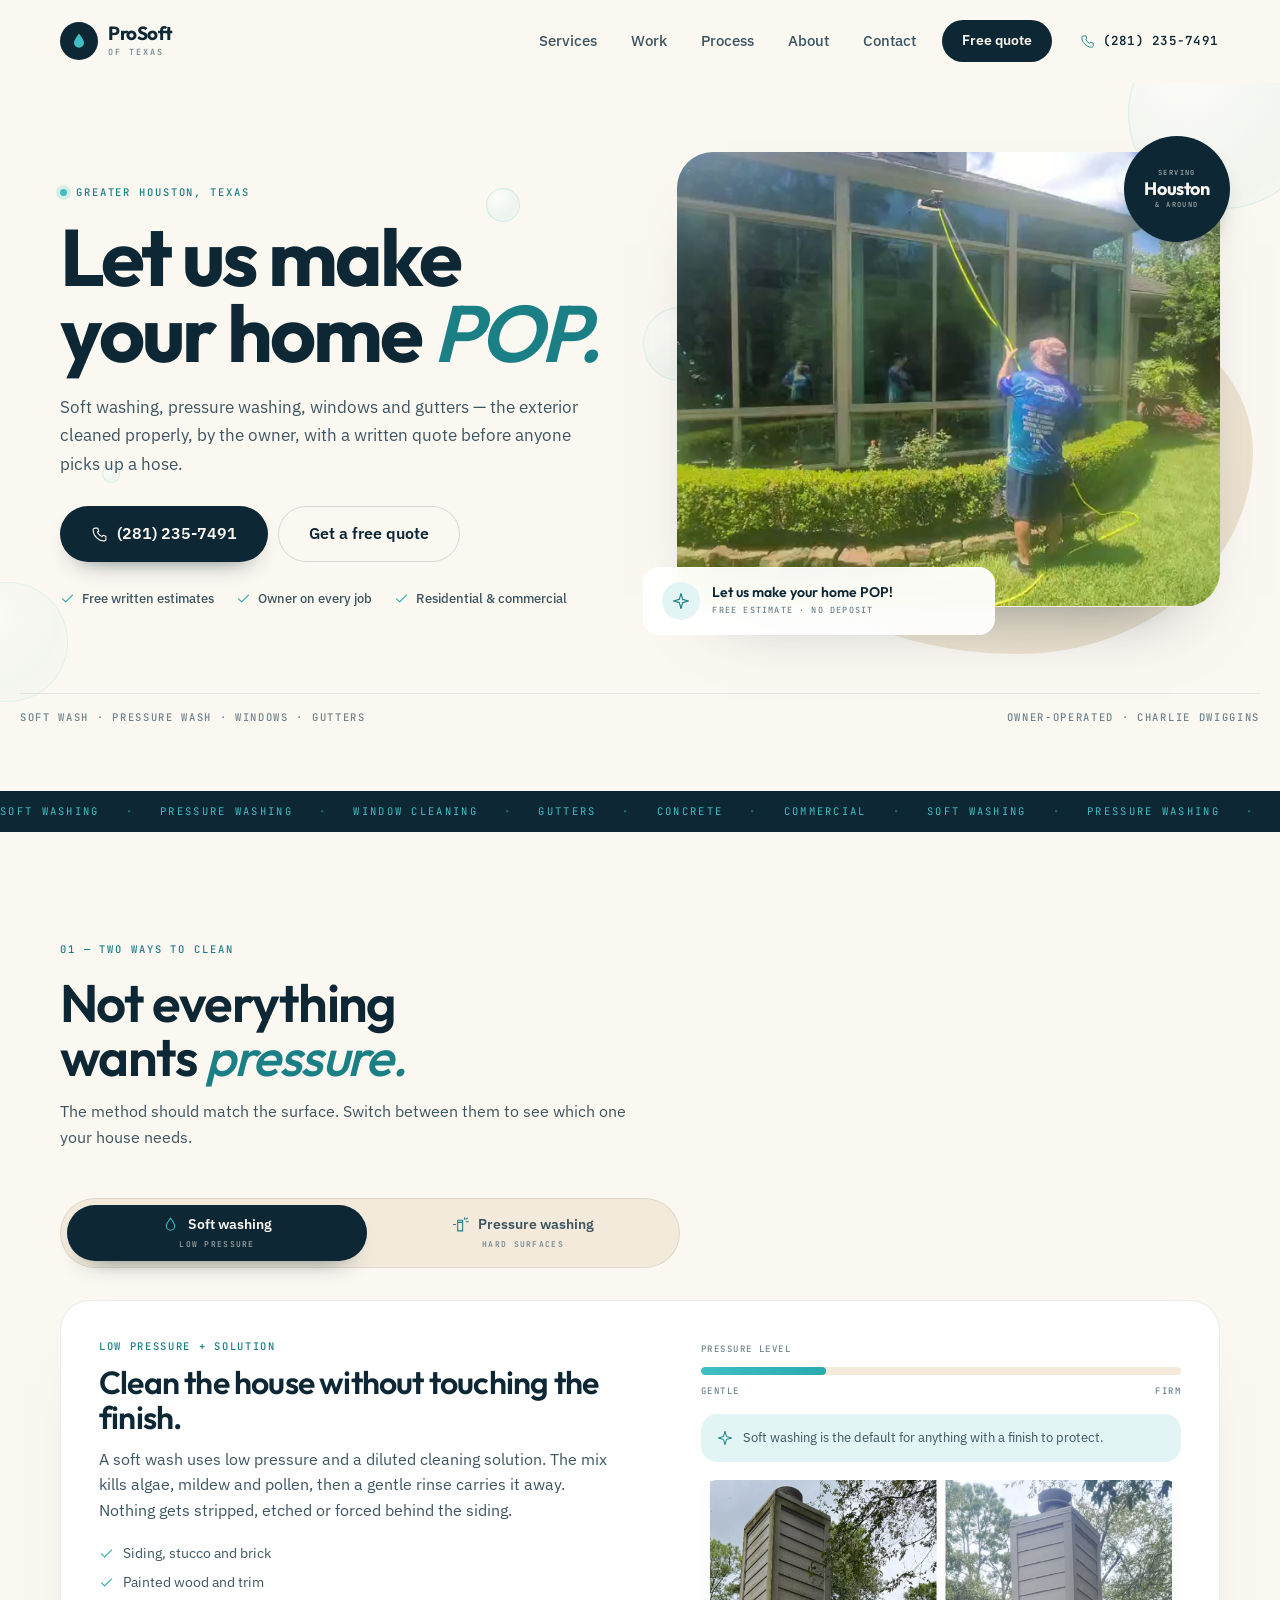
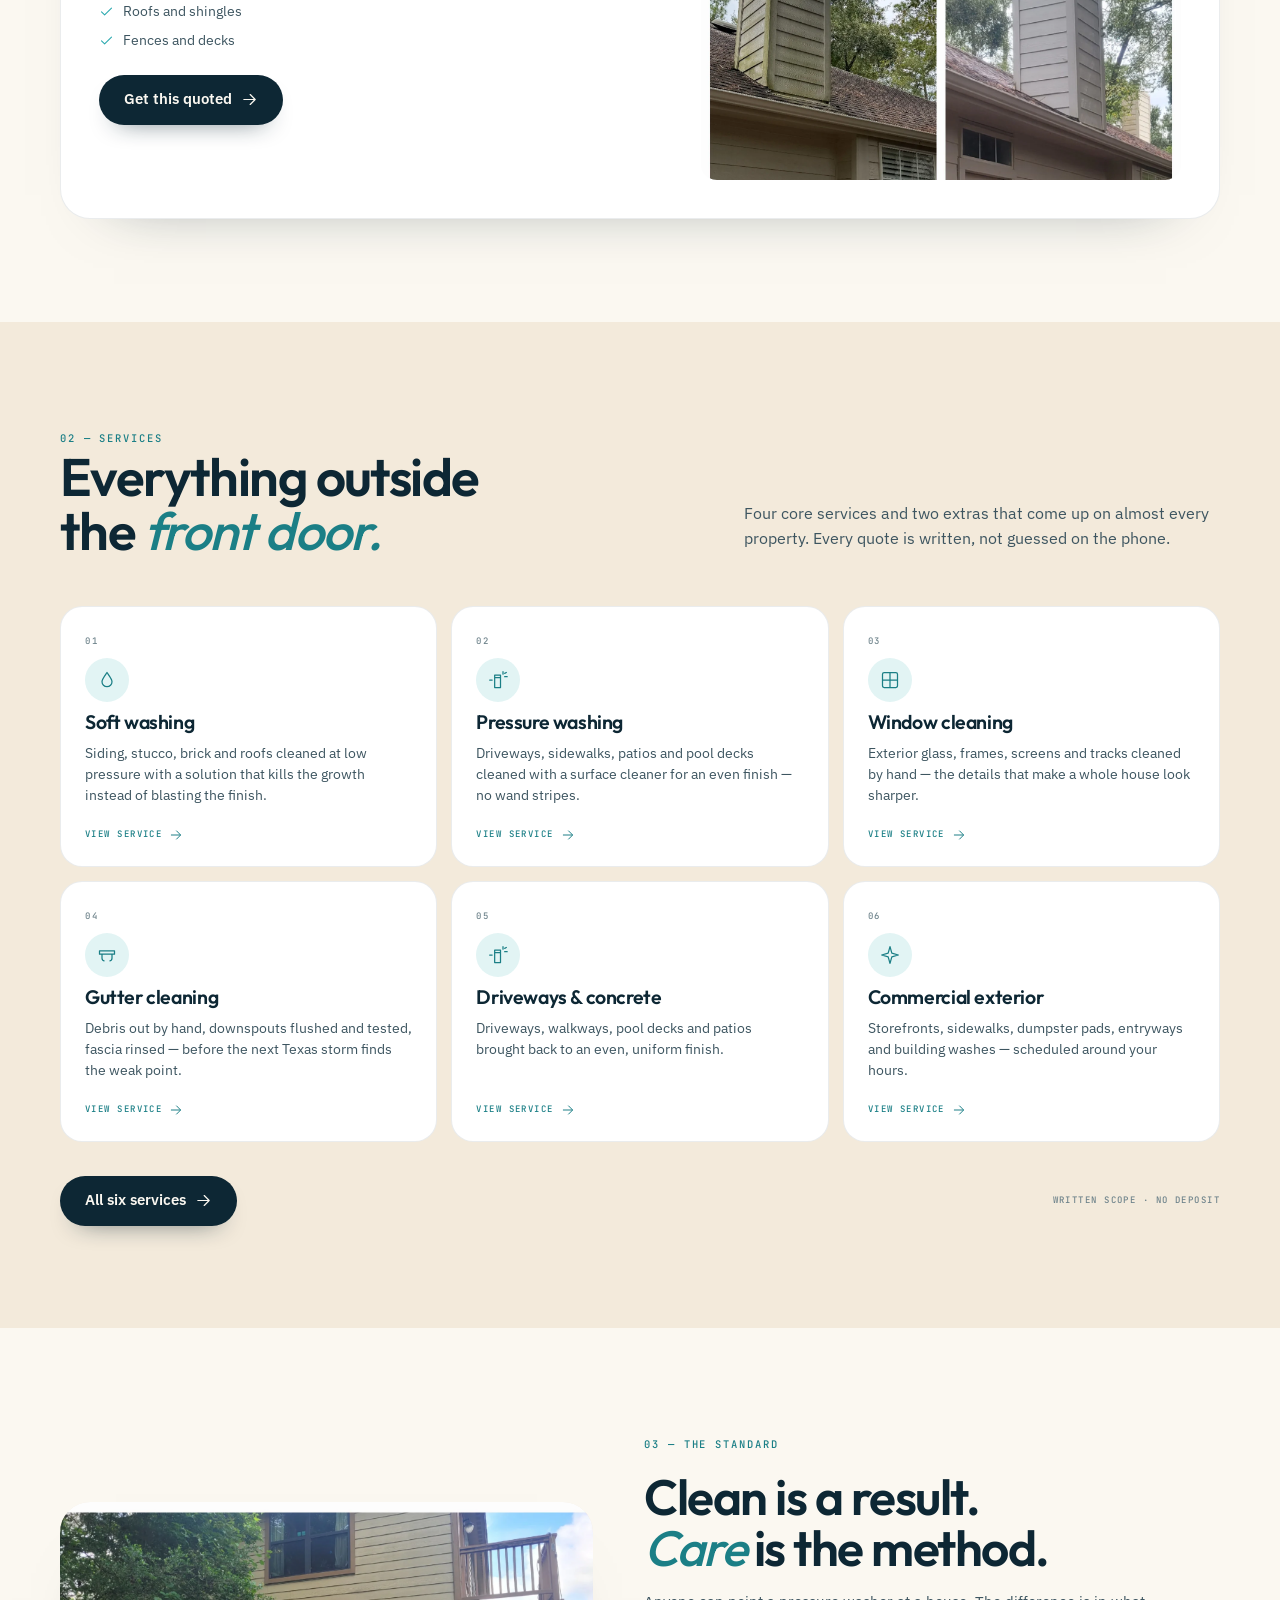
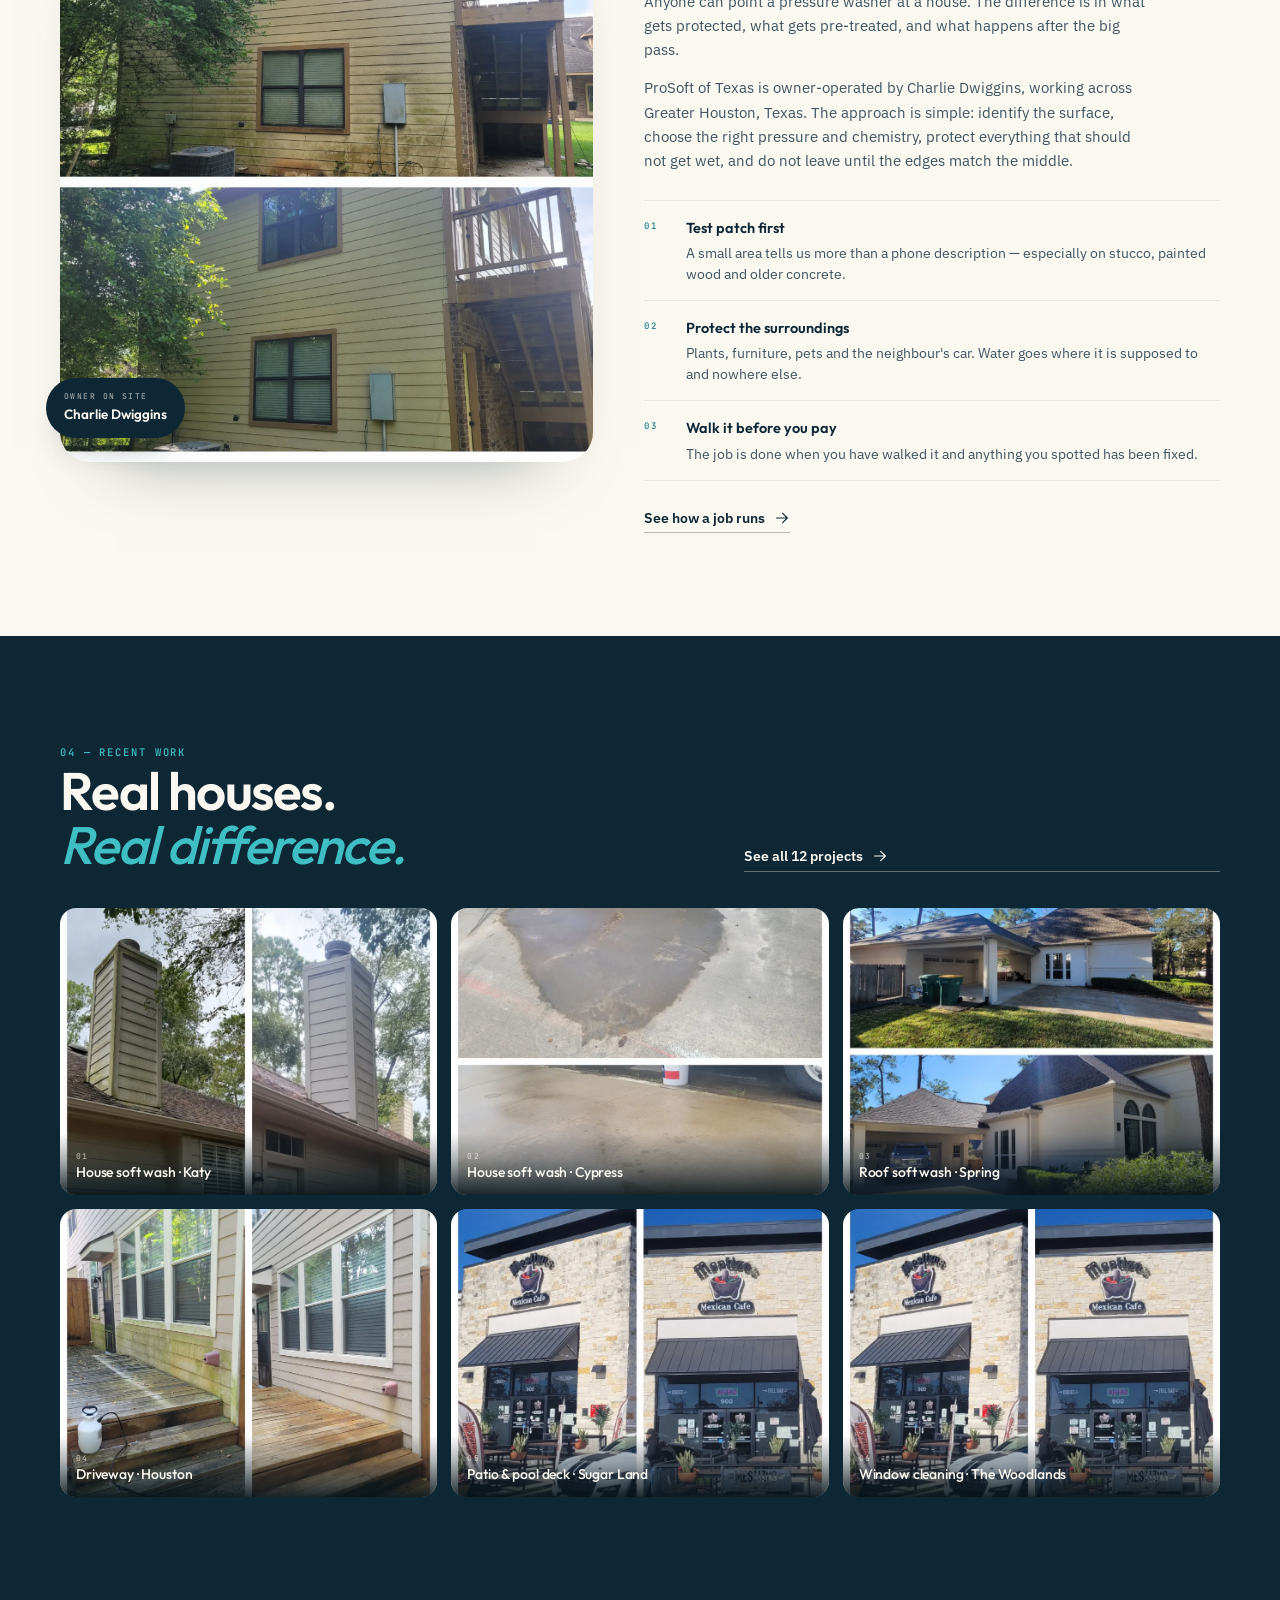
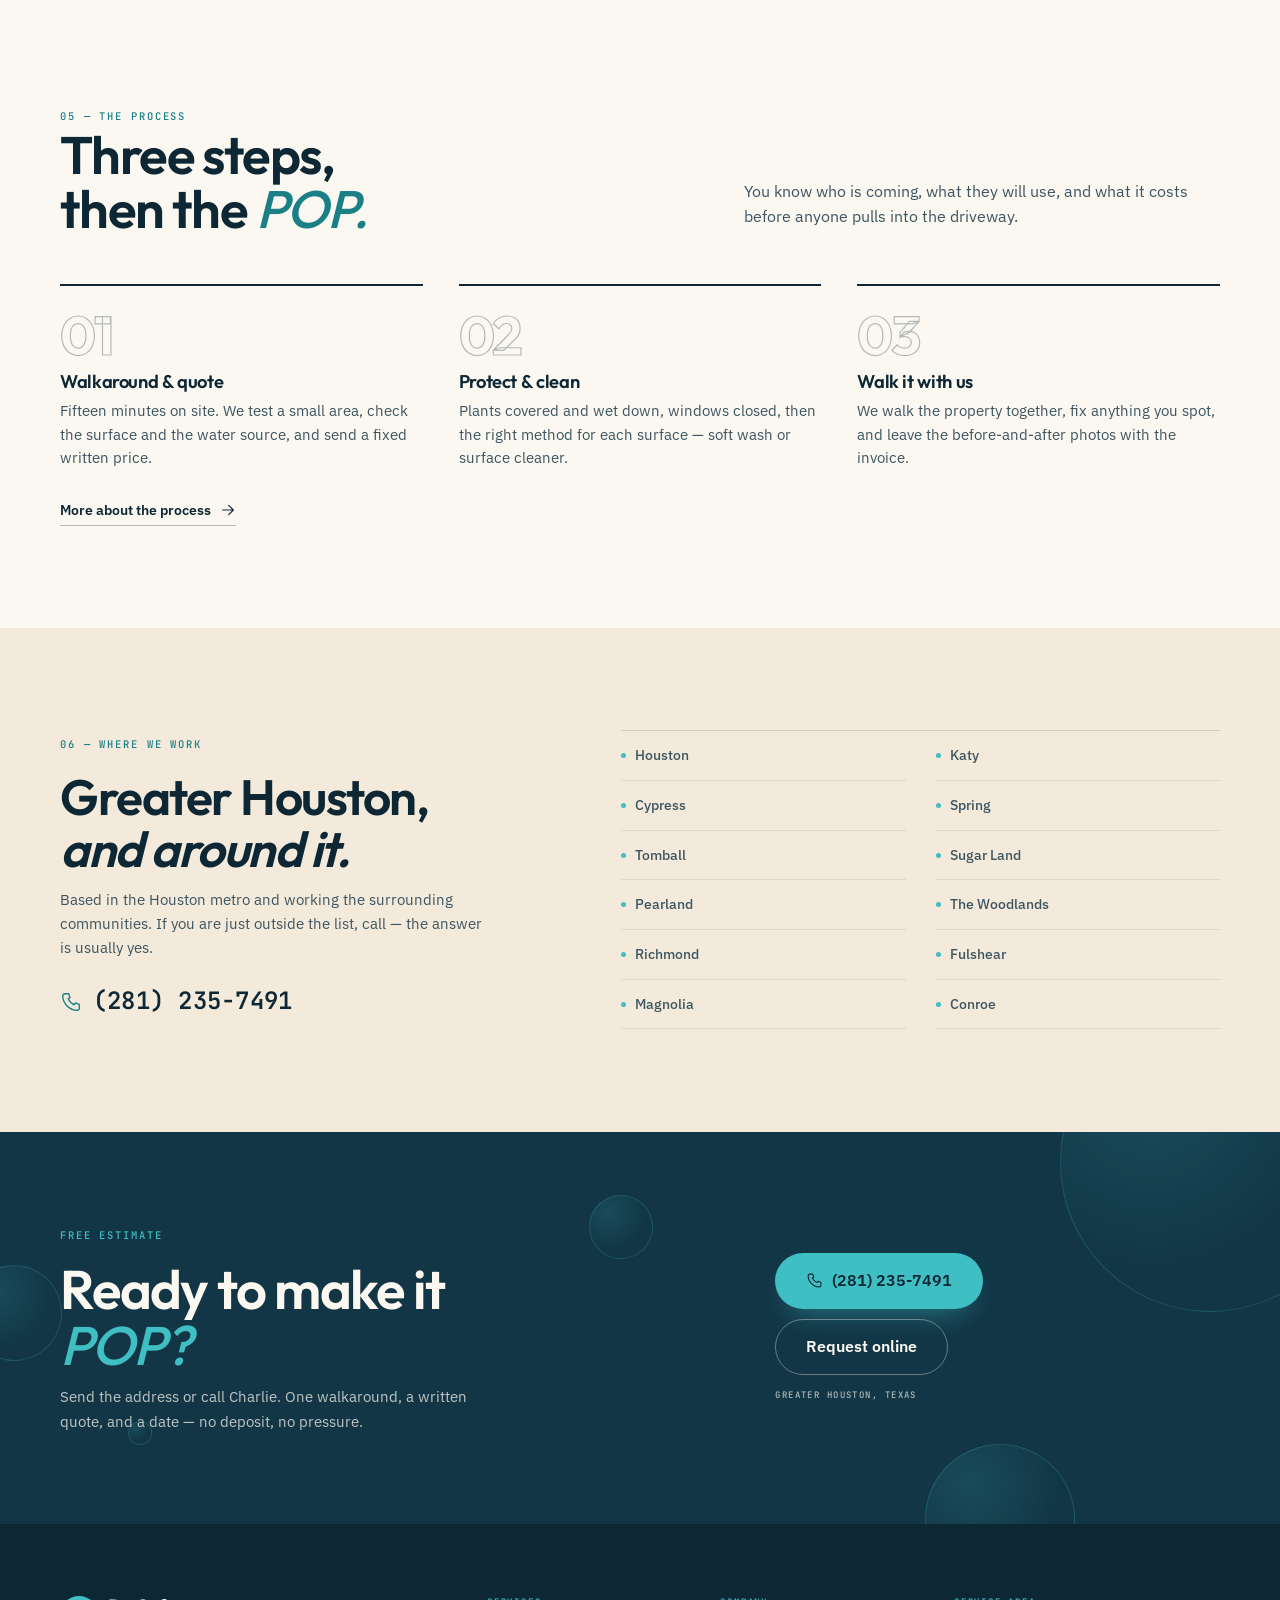
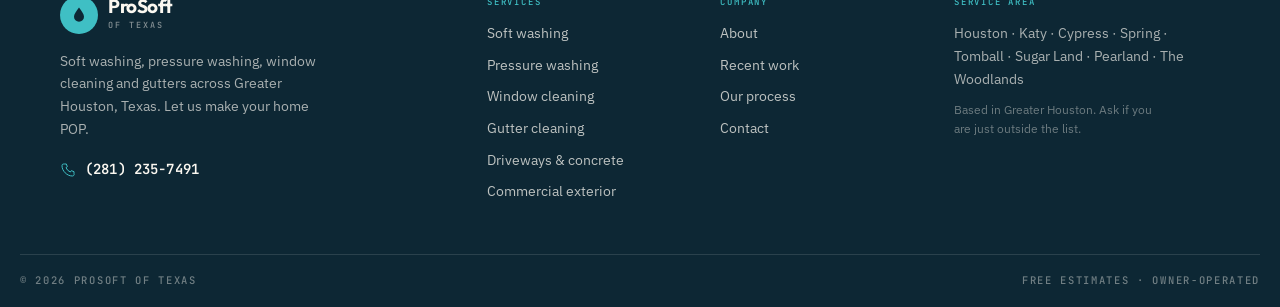
==== commit 1131e626: "ProSoft hero video from correct AgentMail source videos-for-charles-dwiggins-edit-them-as-y\n\n- Use" ====
--- a/index.html
+++ b/index.html
@@ -82,7 +82,9 @@
     </div>
     <div class="hero__media">
       <span class="hero__blob" aria-hidden="true"></span>
-      <figure class="hero__fig"><img src="assets/opt/hero.webp" alt="Home exterior cleaning in Greater Houston" width="1600" height="900" fetchpriority="high" decoding="async"></figure>
+      <figure class="hero__fig">
+        <video src="assets/opt/hero-vid.mp4" poster="assets/opt/hero-vid-poster.jpg" autoplay muted loop playsinline preload="metadata" width="1600" height="900"></video>
+      </figure>
       <div class="hero__card">
         <span class="hero__card-ico" aria-hidden="true"><svg class="ico"><use href="#i-spark"/></svg></span>
         <div><strong>Let us make your home POP!</strong><span class="mono">Free estimate · no deposit</span></div>
--- a/styles.css
+++ b/styles.css
@@ -232,8 +232,9 @@
   background:var(--sand);
   box-shadow:0 40px 70px -50px rgba(13,39,52,.6);
 }
-.hero__fig img{width:100%;aspect-ratio:4/3.35;object-fit:cover;transition:transform 1.2s var(--ease)}
-.hero__fig:hover img{transform:scale(1.03)}
+.hero__fig img,.hero__fig video{width:100%;aspect-ratio:4/3.35;object-fit:cover;transition:transform 1.2s var(--ease);display:block}
+.hero__fig:hover img,.hero__fig:hover video{transform:scale(1.03)}
+.hero__fig video{height:100%}
 .hero__card{
   position:relative;z-index:2;
   display:flex;align-items:center;gap:12px;
@@ -525,7 +526,9 @@
 .band h2{font-size:clamp(2rem,4.8vw,3.4rem);line-height:1.02;letter-spacing:-.03em;margin-bottom:12px}
 .band p{max-width:48ch;color:rgba(251,248,241,.74);font-size:15px}
 .band__acts{display:flex;flex-wrap:wrap;align-items:center;gap:10px}
-.band__note{color:rgba(251,248,241,.46);font-size:9px;width:100%}
+.band__note{color:rgba(251,248,241,.68);font-size:9px;width:100%}
+.band .btn--ghost{border-color:rgba(251,248,241,.36);color:var(--cream)}
+.band .btn--ghost:hover{background:rgba(251,248,241,.08);border-color:rgba(251,248,241,.5)}
 @media(min-width:880px){
   .band__in{grid-template-columns:1.2fr .8fr;gap:48px}
   .band__acts{flex-direction:column;align-items:flex-start}
@@ -587,6 +590,7 @@
 .phero--about h1 em{color:var(--aqua-deep)}
 @media(min-width:820px){
   .phero__grid{grid-template-columns:1.08fr .92fr;gap:clamp(30px,4.4vw,60px)}
+  .phero--about .phero__grid{align-items:start}
   .phero__fig img{aspect-ratio:4/3.4}
   .phero--about .phero__fig--portrait img{aspect-ratio:4/4.9}
 }
@@ -653,10 +657,10 @@
   font-size:13px;font-weight:500;color:var(--ink-2);
   transition:background .25s,color .25s,border-color .25s;
 }
-.filters__btn .mono{font-size:9px;color:var(--ink-3);letter-spacing:.08em}
+.filters__btn .mono{font-size:9px;color:var(--ink);letter-spacing:.08em}
 .filters__btn:hover{border-color:var(--navy);color:var(--navy)}
 .filters__btn.is-on{background:var(--navy);border-color:var(--navy);color:var(--cream)}
-.filters__btn.is-on .mono{color:rgba(251,248,241,.55)}
+.filters__btn.is-on .mono{color:rgba(251,248,241,.85)}
 
 /* ---------- lightbox ---------- */
 .lightbox{
@@ -712,6 +716,8 @@
 .bigsteps h2{font-size:clamp(1.25rem,2.4vw,1.7rem);line-height:1.15;letter-spacing:-.02em;margin-bottom:8px}
 .bigsteps p{color:var(--ink-2);font-size:14.5px;line-height:1.65;max-width:62ch}
 @media(min-width:760px){.bigsteps li{grid-template-columns:60px 1fr;gap:0 28px}}
+@media(min-width:900px){.bigsteps{grid-template-columns:repeat(2,1fr);}.bigsteps li{border-bottom:0;padding:clamp(22px,3vw,34px)}.bigsteps li:nth-child(odd){border-right:1px solid var(--line)}}
+
 
 /* ---------- two column ---------- */
 .two{display:grid;grid-template-columns:1fr;gap:clamp(24px,3.6vw,52px);align-items:center}
@@ -798,9 +804,9 @@
 .cbox p{font-size:13.6px;color:var(--ink-2);line-height:1.6}
 .cbox--aqua{background:var(--aqua);border-color:transparent;color:var(--navy);display:flex;flex-direction:column;gap:4px;transition:transform .35s var(--ease),box-shadow .35s var(--ease)}
 .cbox--aqua:hover{transform:translateY(-2px);box-shadow:0 22px 40px -30px rgba(63,191,196,.9)}
-.cbox--aqua .mono{font-size:8.5px;color:rgba(13,39,52,.62);letter-spacing:.16em}
+.cbox--aqua .mono{font-size:8.5px;color:rgba(13,39,52,.88);letter-spacing:.16em}
 .cbox--aqua strong{font-family:var(--f-display);font-size:clamp(1.35rem,2.6vw,1.7rem);font-weight:700;letter-spacing:-.02em;line-height:1.1}
-.cbox--aqua span:last-child{font-size:13px;color:rgba(13,39,52,.72)}
+.cbox--aqua span:last-child{font-size:13px;color:rgba(13,39,52,.88)}
 .cbox--navy{background:var(--navy);border-color:transparent;color:var(--cream)}
 .cbox--navy p{color:rgba(251,248,241,.72)}
 .cbox--navy .mono{display:block;margin-top:12px;color:var(--aqua);font-size:8.5px}
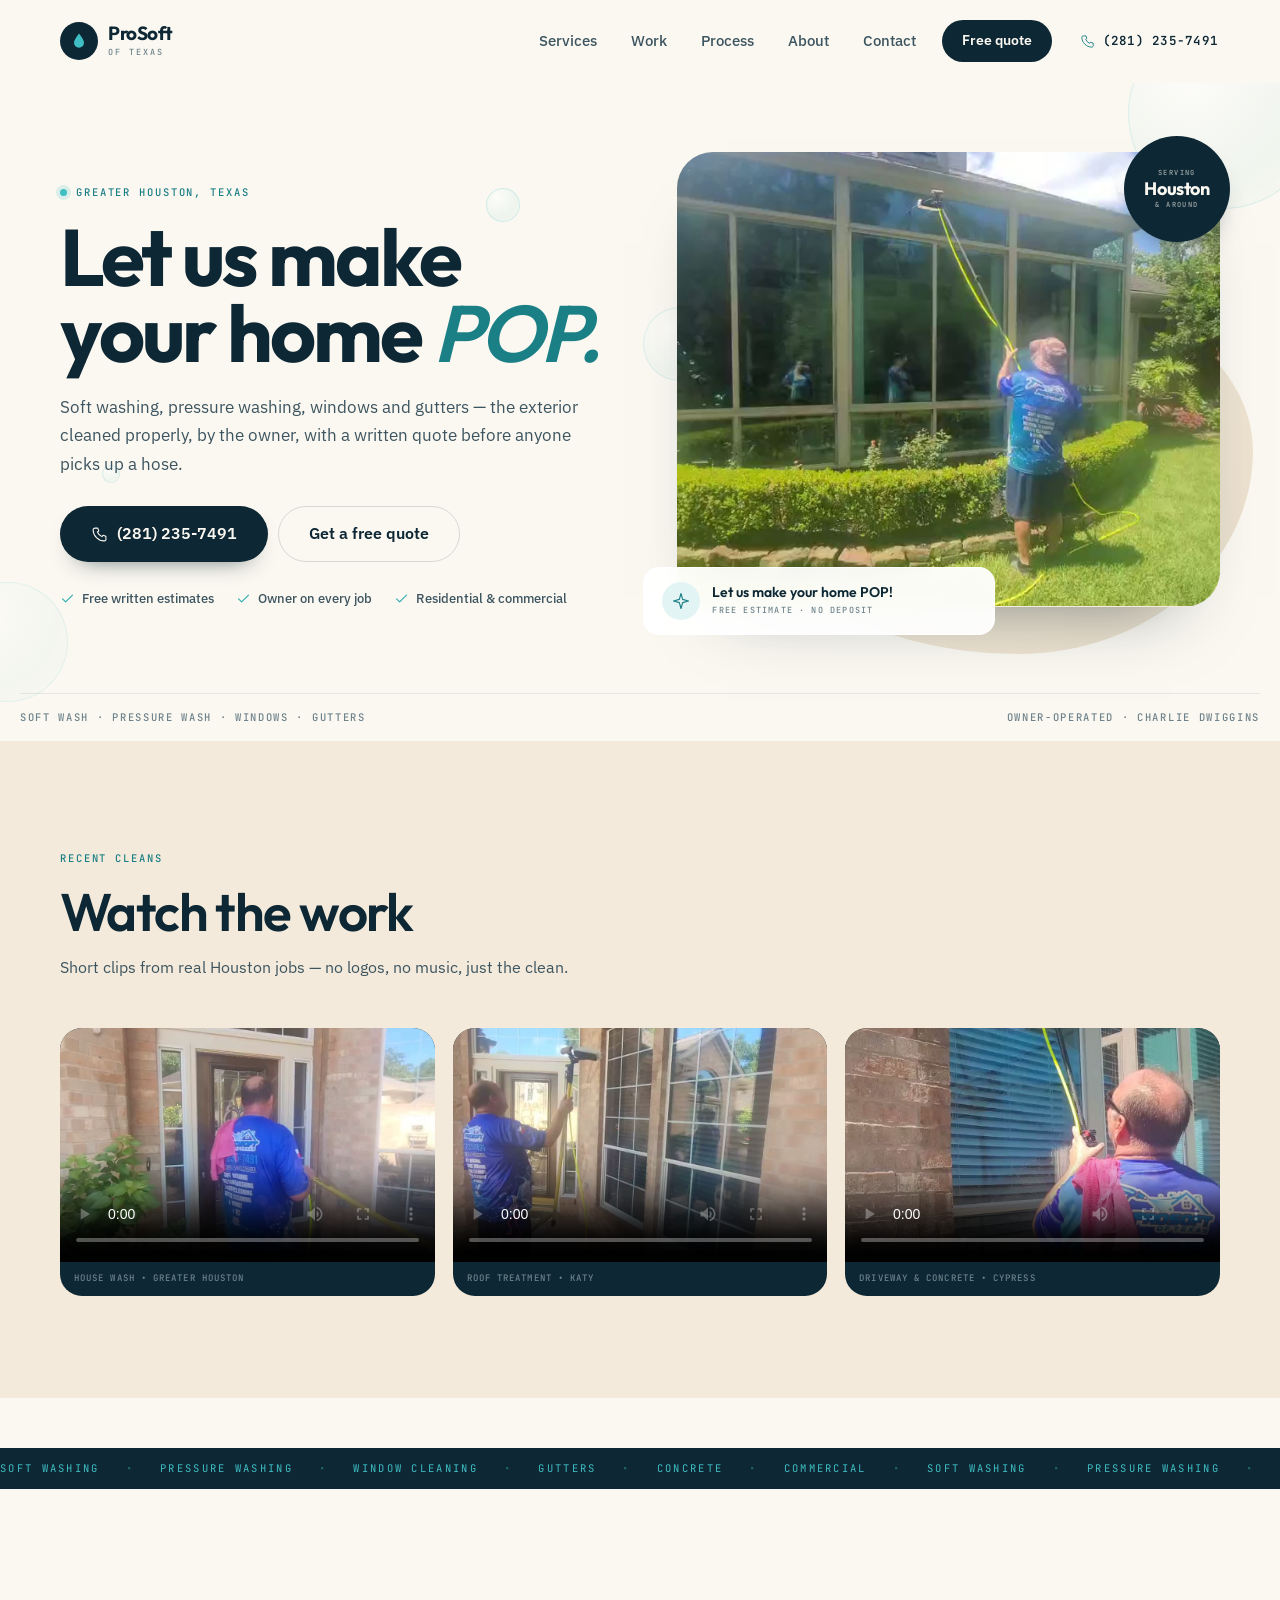
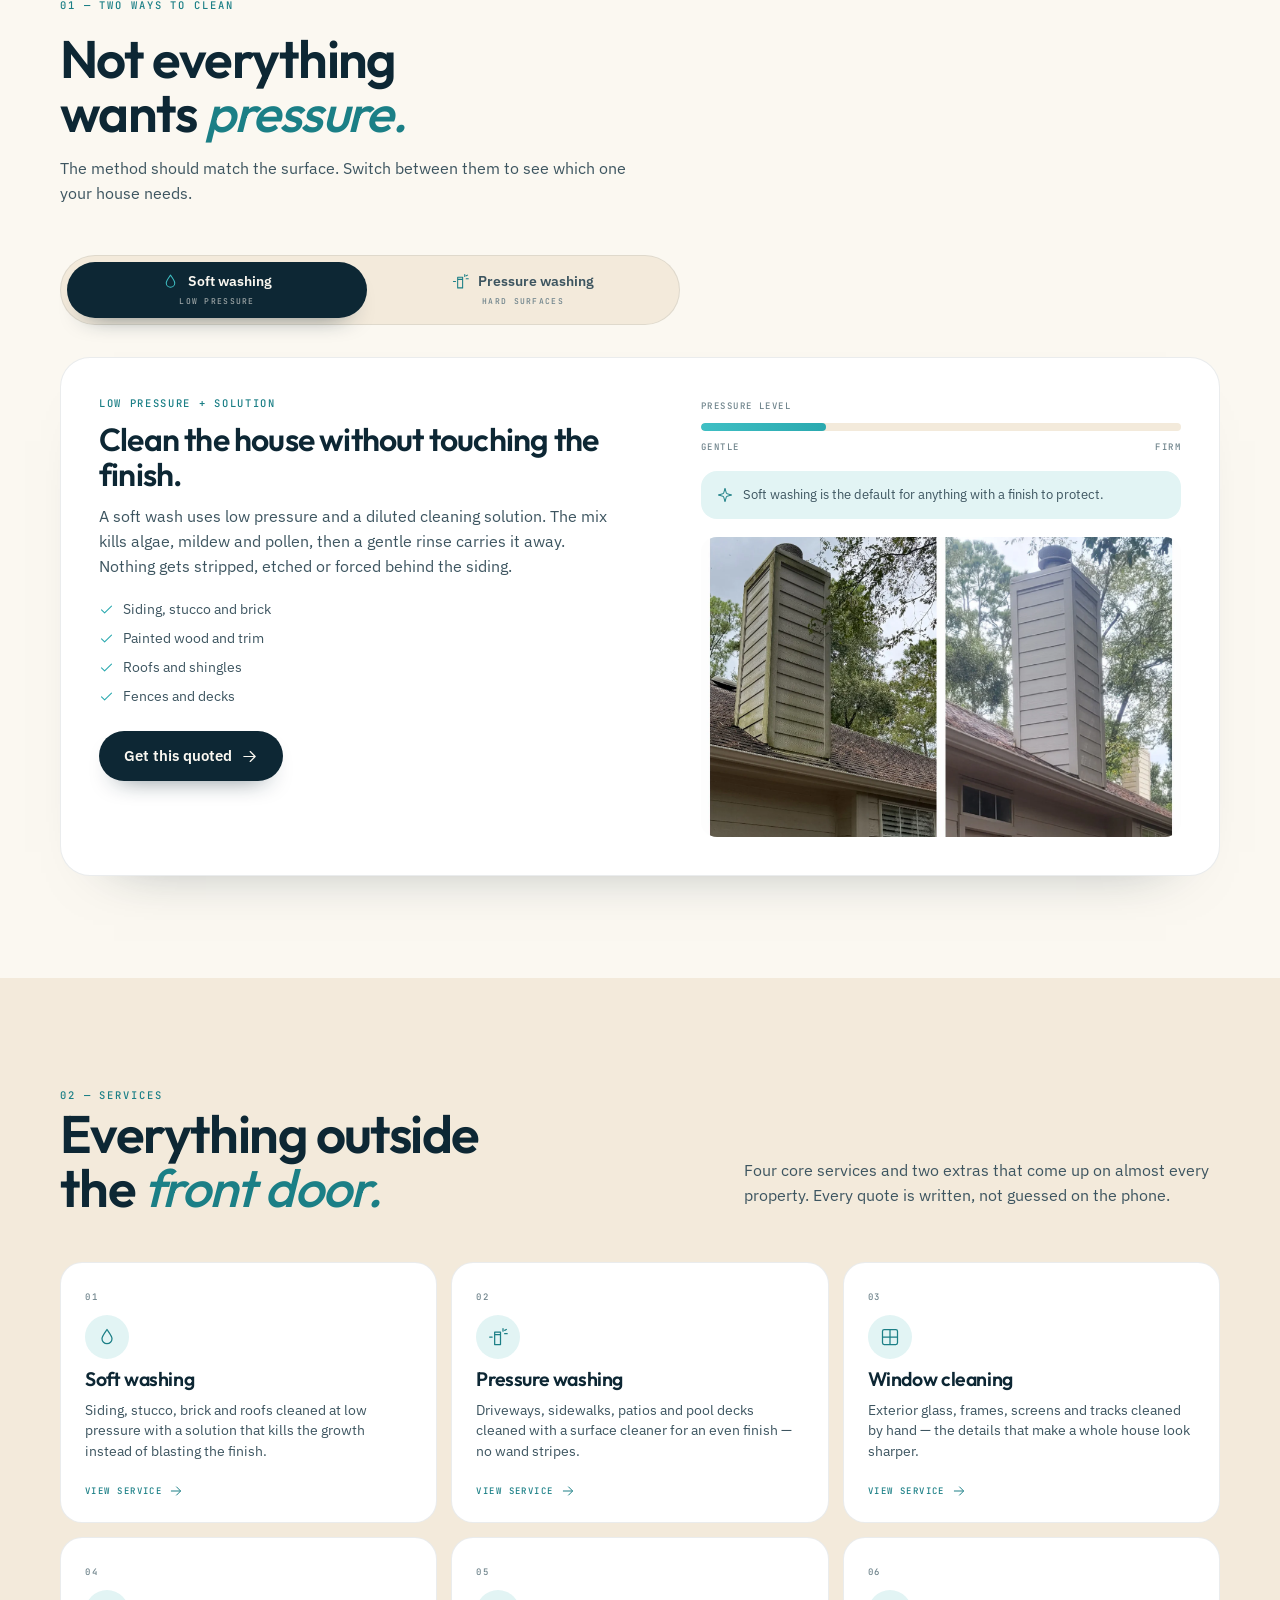
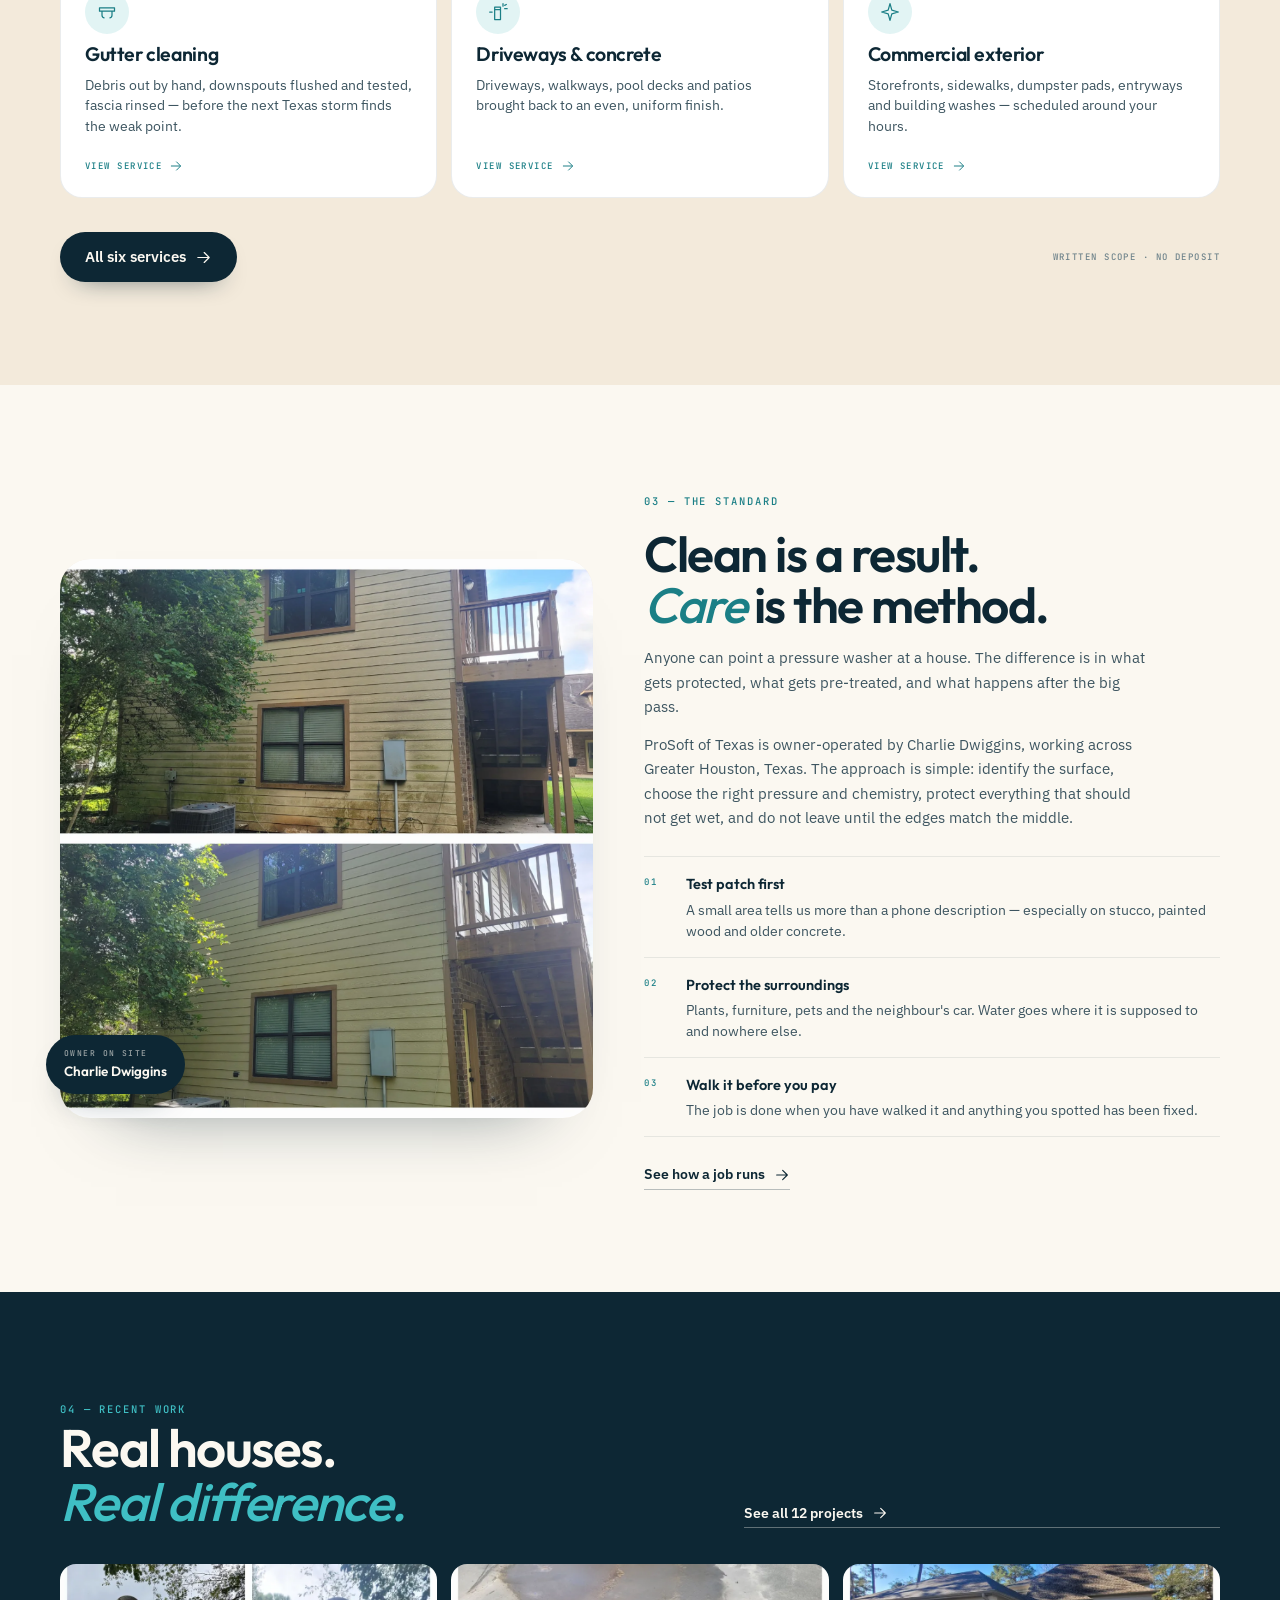
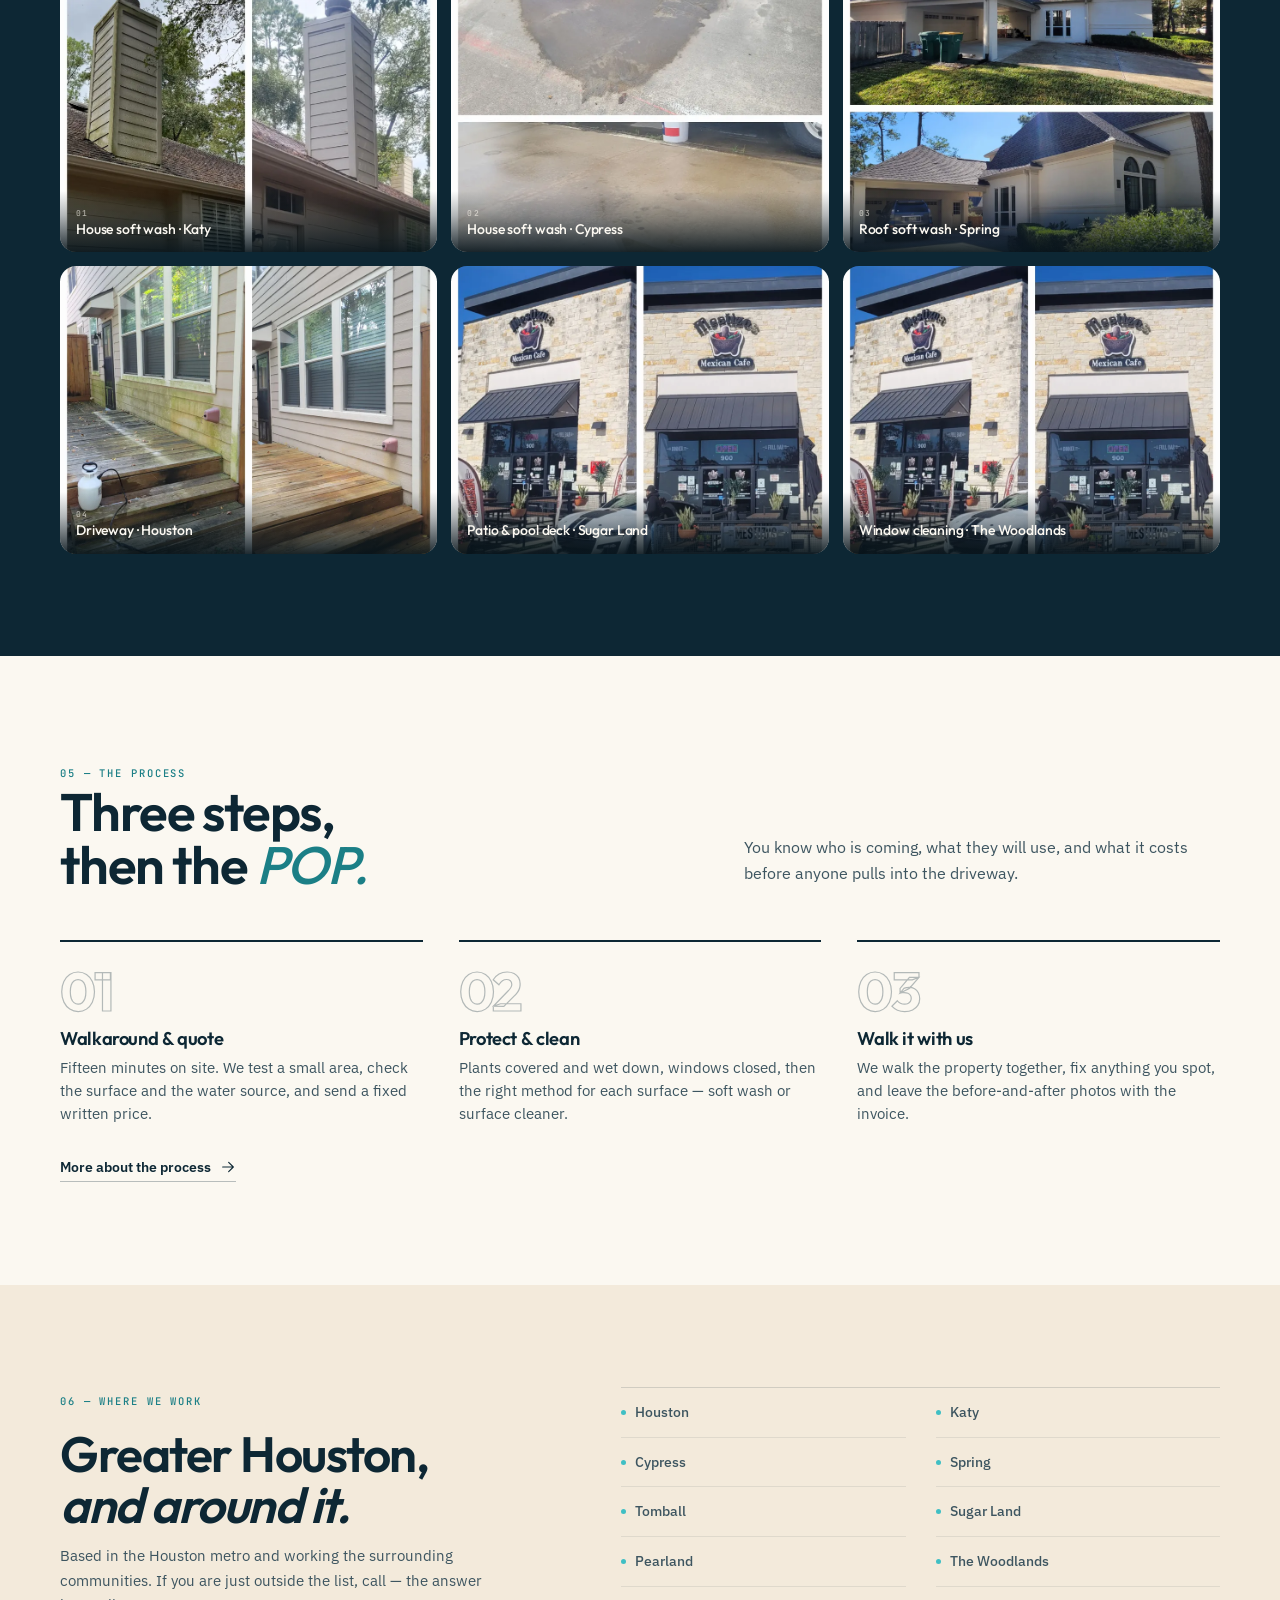
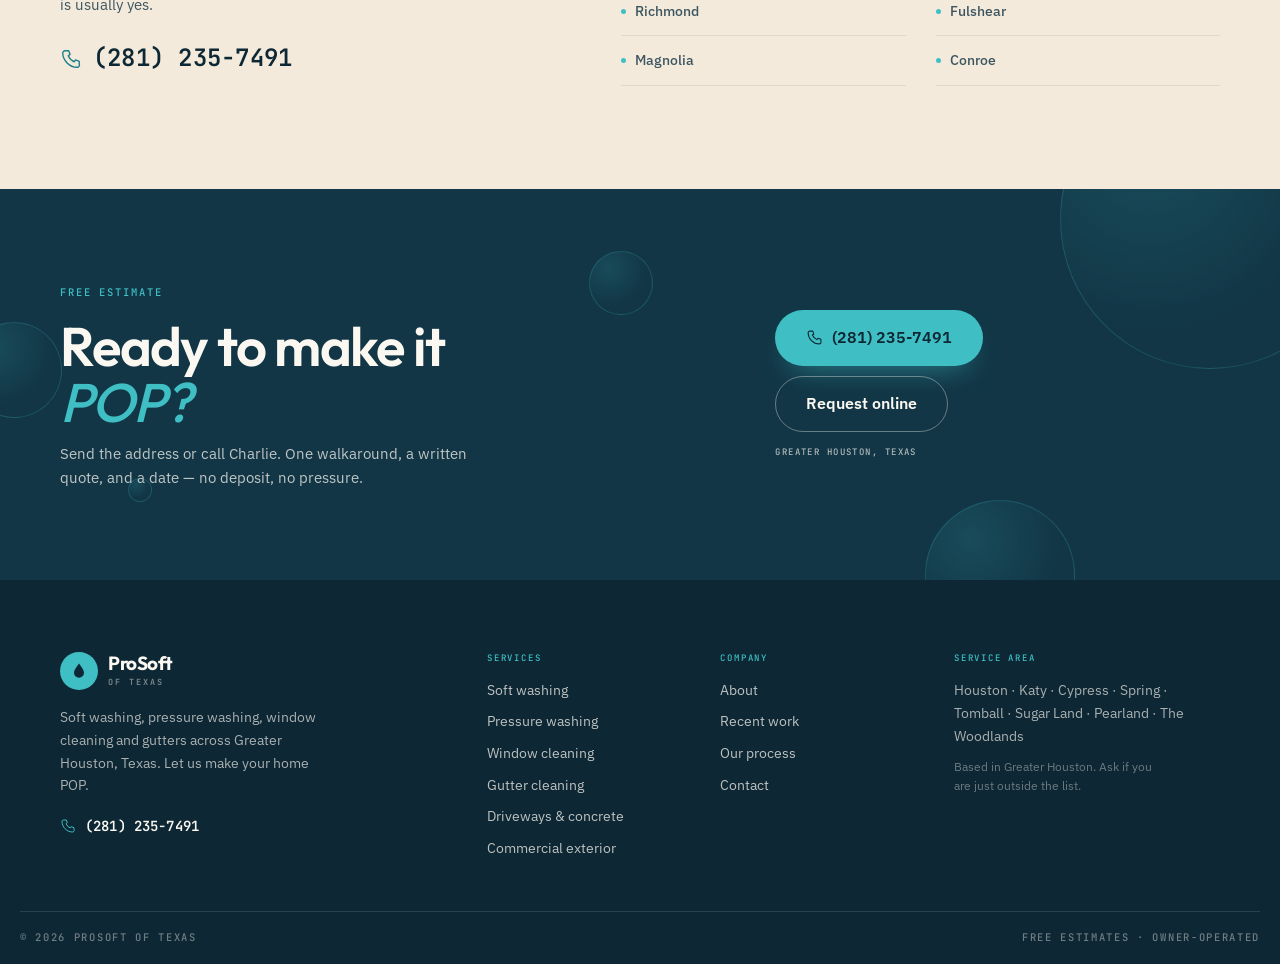
==== commit efebb43d: "Add ProSoft reel with three AgentMail clips from correct source\n\n- Encode 20260709_095927 / 100032" ====
--- a/index.html
+++ b/index.html
@@ -98,6 +98,30 @@
   </div>
 </section>
 
+<section class="sec sec--sand" id="reel">
+  <div class="shell">
+    <div class="sechead">
+      <span class="label">Recent cleans</span>
+      <h2>Watch the work</h2>
+      <p class="sechead__p">Short clips from real Houston jobs — no logos, no music, just the clean.</p>
+    </div>
+    <div class="reel">
+      <figure class="reel__item">
+        <video src="assets/opt/vid-20260709_095927.mp4" poster="assets/opt/vid-20260709_095927-poster.jpg" controls playsinline preload="metadata"></video>
+        <figcaption class="mono">House wash • Greater Houston</figcaption>
+      </figure>
+      <figure class="reel__item">
+        <video src="assets/opt/vid-20260709_100032.mp4" poster="assets/opt/vid-20260709_100032-poster.jpg" controls playsinline preload="metadata"></video>
+        <figcaption class="mono">Roof treatment • Katy</figcaption>
+      </figure>
+      <figure class="reel__item">
+        <video src="assets/opt/vid-20260709_110348.mp4" poster="assets/opt/vid-20260709_110348-poster.jpg" controls playsinline preload="metadata"></video>
+        <figcaption class="mono">Driveway &amp; concrete • Cypress</figcaption>
+      </figure>
+    </div>
+  </div>
+</section>
+
 <div class="ticker" aria-hidden="true">
   <div class="ticker__track">
     <span>Soft washing</span><span class="ticker__dot">•</span><span>Pressure washing</span><span class="ticker__dot">•</span><span>Window cleaning</span><span class="ticker__dot">•</span><span>Gutters</span><span class="ticker__dot">•</span><span>Concrete</span><span class="ticker__dot">•</span><span>Commercial</span><span class="ticker__dot">•</span>
--- a/styles.css
+++ b/styles.css
@@ -844,3 +844,11 @@
   .hero h1{font-size:2.35rem}
   .method__btn{font-size:12.5px;padding:8px 8px}
 }
+
+/* ---------- reel ---------- */
+.reel{display:grid;grid-template-columns:1fr;gap:18px}
+@media(min-width:900px){.reel{grid-template-columns:repeat(3,1fr)}}
+.reel__item{margin:0;background:var(--ink);border-radius:var(--r-lg);overflow:hidden}
+.reel__item video{display:block;width:100%;height:auto;aspect-ratio:16/10;object-fit:cover;background:#000}
+.reel__item figcaption{padding:10px 14px;background:var(--paper);color:var(--ink-3);font-size:9px;letter-spacing:.12em;text-transform:uppercase}
+
